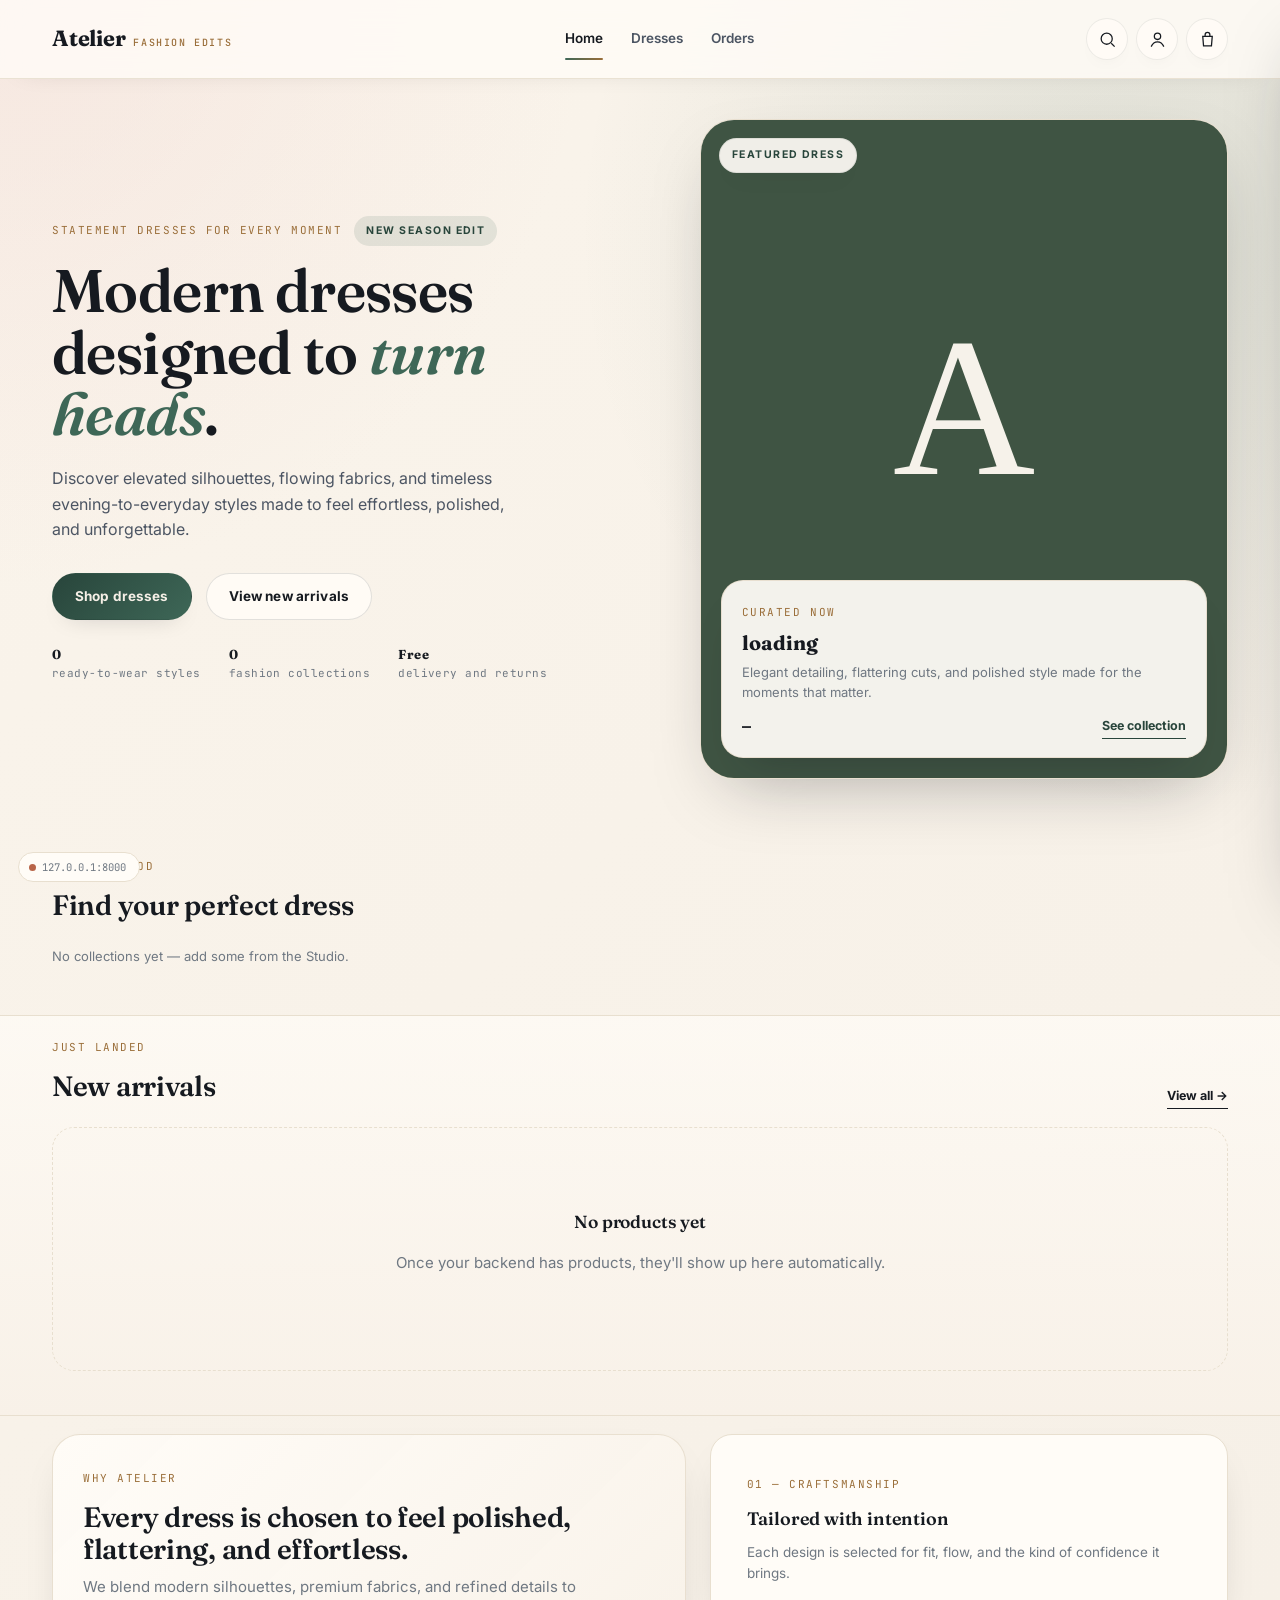
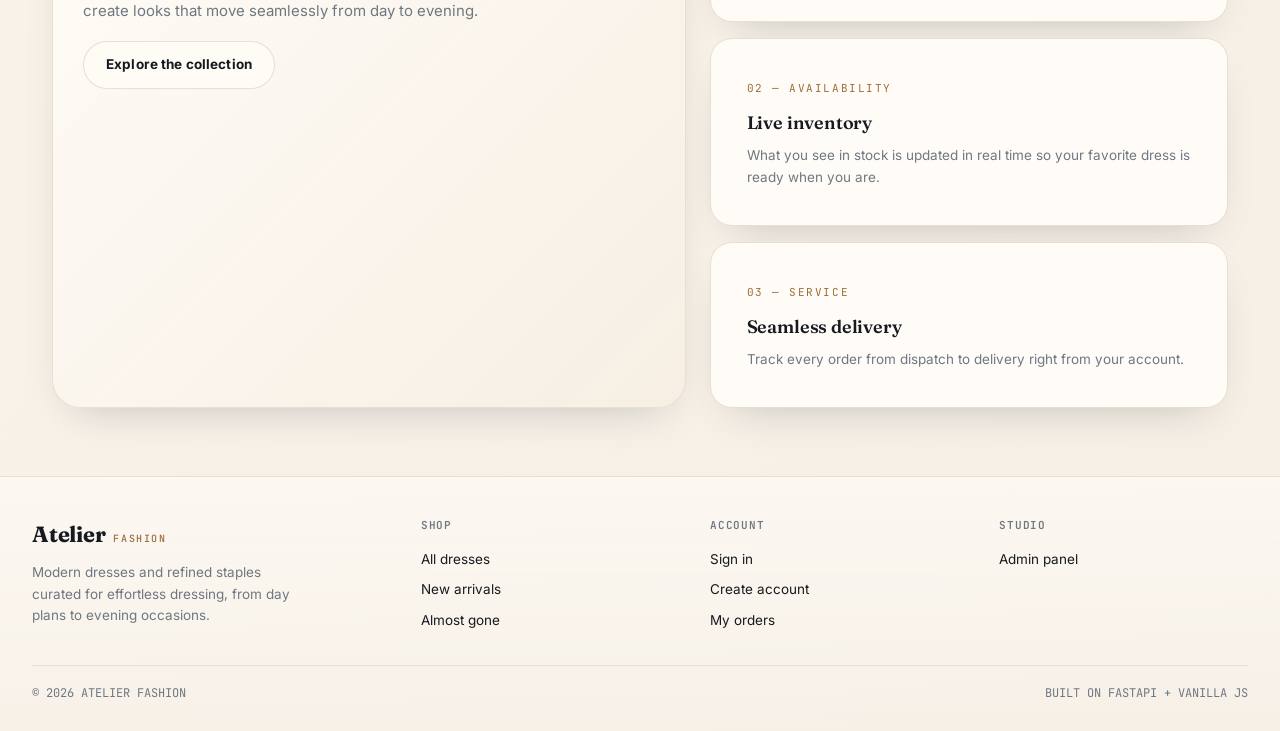
==== atelier-frontend/index.html @ 1c1c0781 "new" ====
<!DOCTYPE html>
<html lang="en">
<head>
<meta charset="UTF-8" />
<meta name="viewport" content="width=device-width, initial-scale=1.0" />
<title>Atelier — Considered goods, sold plainly</title>
<link rel="preconnect" href="https://fonts.googleapis.com">
<link href="https://fonts.googleapis.com/css2?family=Fraunces:ital,opsz,wght@0,9..144,300;0,9..144,500;0,9..144,600;0,9..144,700;1,9..144,500&family=Inter:wght@400;500;600;700&family=JetBrains+Mono:wght@400;500;600&display=swap" rel="stylesheet">
<link rel="stylesheet" href="css/style.css" />
</head>
<body>

<header class="site-header">
  <div class="header-bar">
    <a href="index.html" class="brand">Atelier<small>FASHION EDITS</small></a>
    <nav class="main-nav">
      <a href="index.html" class="active">Home</a>
      <a href="shop.html">Dresses</a>
      <a href="account.html">Orders</a>
      <a href="admin.html" data-admin-link>Studio</a>
    </nav>
    <div class="header-actions" style="position:relative;">
      <button class="icon-btn" data-open-search aria-label="Search">
        <svg viewBox="0 0 24 24"><circle cx="11" cy="11" r="7"/><path d="M21 21l-4.3-4.3"/></svg>
      </button>
      <div class="search-flyout" id="search-flyout"><input type="text" placeholder="Search products…" /></div>
      <a class="icon-btn" data-account-link href="login.html" aria-label="Account">
        <svg viewBox="0 0 24 24"><circle cx="12" cy="8" r="4"/><path d="M4 21c1.8-4 5-6 8-6s6.2 2 8 6"/></svg>
      </a>
      <button class="icon-btn" data-open-cart aria-label="Cart">
        <svg viewBox="0 0 24 24"><path d="M6 8h12l-1 12H7L6 8z"/><path d="M9 8V6a3 3 0 016 0v2"/></svg>
        <span class="badge-count cart-badge" style="display:none;">0</span>
      </button>
    </div>
  </div>
</header>

<section class="hero">
  <div class="hero-copy">
    <div class="hero-label-row">
      <span class="eyebrow">Statement dresses for every moment</span>
      <span class="hero-pill">New season edit</span>
    </div>
    <h1>Modern dresses designed to <em>turn heads</em>.</h1>
    <p>Discover elevated silhouettes, flowing fabrics, and timeless evening-to-everyday styles made to feel effortless, polished, and unforgettable.</p>
    <div class="hero-actions">
      <a href="shop.html" class="btn btn-primary">Shop dresses</a>
      <a href="shop.html" class="btn btn-outline">View new arrivals</a>
    </div>
    <div class="hero-meta">
      <div><strong id="stat-products">—</strong>ready-to-wear styles</div>
      <div><strong id="stat-categories">—</strong>fashion collections</div>
      <div><strong>Free</strong>delivery and returns</div>
    </div>
  </div>
  <div class="hero-art">
    <div class="hero-badge">Featured dress</div>
    <div class="hero-spotlight">
      <img id="hero-image" src="" alt="Featured product" />
      <div class="hero-card">
        <span class="eyebrow">Curated now</span>
        <strong id="hero-spotlight-name">loading</strong>
        <p>Elegant detailing, flattering cuts, and polished style made for the moments that matter.</p>
        <div class="hero-card-row">
          <span class="hero-price" id="hero-spotlight-price">—</span>
          <a href="shop.html" class="text-link">See collection</a>
        </div>
      </div>
    </div>
    <div class="hangtag" id="hero-tag" style="display:none;">
      <span class="price">—</span>
      <span class="price-sub">loading</span>
    </div>
  </div>
</section>

<section class="block">
  <div class="wrap">
    <div class="section-head">
      <div>
      <span class="eyebrow">Shop by mood</span>
      <h2 style="margin-top:6px;">Find your perfect dress</h2>
      </div>
    </div>
    <div class="cat-strip" id="home-categories">
      <span class="cat-chip skeleton" style="width:90px;height:34px;"></span>
      <span class="cat-chip skeleton" style="width:110px;height:34px;"></span>
      <span class="cat-chip skeleton" style="width:80px;height:34px;"></span>
    </div>
  </div>
</section>

<section class="block tinted">
  <div class="wrap">
    <div class="section-head">
      <div>
        <span class="eyebrow">Just landed</span>
        <h2 style="margin-top:6px;">New arrivals</h2>
      </div>
      <a href="shop.html" class="see-all">View all →</a>
    </div>
    <div class="product-grid" id="home-products">
      <div class="product-card"><div class="pc-media skeleton"></div><div class="pc-body"><div class="skeleton" style="height:14px;width:60%;"></div></div></div>
      <div class="product-card"><div class="pc-media skeleton"></div><div class="pc-body"><div class="skeleton" style="height:14px;width:60%;"></div></div></div>
      <div class="product-card"><div class="pc-media skeleton"></div><div class="pc-body"><div class="skeleton" style="height:14px;width:60%;"></div></div></div>
    </div>
  </div>
</section>

<section class="block">
  <div class="wrap spotlight-grid">
    <div class="editorial-card">
      <span class="eyebrow">Why Atelier</span>
      <h3>Every dress is chosen to feel polished, flattering, and effortless.</h3>
      <p>We blend modern silhouettes, premium fabrics, and refined details to create looks that move seamlessly from day to evening.</p>
      <a href="shop.html" class="btn btn-outline">Explore the collection</a>
    </div>
    <div class="stack-cards">
      <div class="card-panel feature-card">
        <span class="eyebrow">01 — craftsmanship</span>
        <h4>Tailored with intention</h4>
        <p>Each design is selected for fit, flow, and the kind of confidence it brings.</p>
      </div>
      <div class="card-panel feature-card">
        <span class="eyebrow">02 — availability</span>
        <h4>Live inventory</h4>
        <p>What you see in stock is updated in real time so your favorite dress is ready when you are.</p>
      </div>
      <div class="card-panel feature-card">
        <span class="eyebrow">03 — service</span>
        <h4>Seamless delivery</h4>
        <p>Track every order from dispatch to delivery right from your account.</p>
      </div>
    </div>
  </div>
</section>

<footer class="site-footer">
  <div class="footer-grid">
    <div class="footer-brand">
      <div class="brand">Atelier<small>FASHION</small></div>
      <p>Modern dresses and refined staples curated for effortless dressing, from day plans to evening occasions.</p>
    </div>
    <div><h4>Shop</h4><ul>
      <li><a href="shop.html">All dresses</a></li>
      <li><a href="shop.html?sort=new">New arrivals</a></li>
      <li><a href="shop.html?sort=low-stock">Almost gone</a></li>
    </ul></div>
    <div><h4>Account</h4><ul>
      <li><a href="login.html">Sign in</a></li>
      <li><a href="register.html">Create account</a></li>
      <li><a href="account.html">My orders</a></li>
    </ul></div>
    <div><h4>Studio</h4><ul>
      <li><a href="admin.html">Admin panel</a></li>
    </ul></div>
  </div>
  <div class="footer-bottom">
    <span>© 2026 ATELIER FASHION</span>
    <span>BUILT ON FASTAPI + VANILLA JS</span>
  </div>
</footer>

<script src="js/api.js"></script>
<script src="js/app.js"></script>
<script src="js/home.js"></script>
</body>
</html>
---- atelier-frontend/css/style.css ----
/* =========================================================
   ATELIER — design tokens
   ========================================================= */
:root {
  --ink: #161a20;
  --ink-soft: #4c5563;
  --bone: #f5efe6;
  --paper: #fffcf7;
  --moss: #3e6757;
  --moss-dark: #28453b;
  --moss-tint: #eaf3ee;
  --blush: #f1d8d3;
  --rust: #b86448;
  --rust-tint: #fbe9e0;
  --brass: #9a6e39;
  --line: #e8dfcf;
  --line-soft: #f4ebdf;
  --muted: #6f7882;

  --font-display: "Fraunces", "Iowan Old Style", Georgia, serif;
  --font-body: "Inter", -apple-system, BlinkMacSystemFont, "Segoe UI", sans-serif;
  --font-mono: "JetBrains Mono", ui-monospace, SFMono-Regular, Menlo, monospace;

  --radius-s: 14px;
  --radius-m: 22px;
  --shadow-card: 0 18px 46px -24px rgba(22, 26, 32, 0.28);
  --shadow-pop: 0 26px 70px -28px rgba(22, 26, 32, 0.35);
  --ease: cubic-bezier(.22,.61,.36,1);
}

@media (prefers-color-scheme: dark) {
  /* Intentionally not auto-switching — the boutique paper aesthetic is the brand */
}

* { box-sizing: border-box; }
html { scroll-behavior: smooth; }
@media (prefers-reduced-motion: reduce) {
  html { scroll-behavior: auto; }
  * { animation-duration: 0.001ms !important; animation-iteration-count: 1 !important; transition-duration: 0.001ms !important; }
}

body {
  margin: 0;
  background:
    radial-gradient(circle at top left, rgba(241, 216, 211, 0.45), transparent 22%),
    radial-gradient(circle at 90% 10%, rgba(62, 103, 87, 0.14), transparent 24%),
    linear-gradient(135deg, #faf4eb 0%, var(--bone) 100%);
  color: var(--ink);
  font-family: var(--font-body);
  font-size: 15px;
  line-height: 1.6;
  -webkit-font-smoothing: antialiased;
}

img { max-width: 100%; display: block; }
a { color: inherit; text-decoration: none; }
button { font-family: inherit; cursor: pointer; }
:focus-visible {
  outline: 2px solid var(--moss);
  outline-offset: 2px;
}

h1, h2, h3, h4 {
  font-family: var(--font-display);
  font-weight: 600;
  letter-spacing: -0.01em;
  margin: 0;
  color: var(--ink);
}

.eyebrow {
  font-family: var(--font-mono);
  font-size: 11px;
  letter-spacing: 0.14em;
  text-transform: uppercase;
  color: var(--brass);
}

.wrap {
  max-width: 1240px;
  margin: 0 auto;
  padding: 0 32px;
}

/* =========================================================
   HEADER
   ========================================================= */
.site-header {
  position: sticky;
  top: 0;
  z-index: 60;
  background: rgba(255, 252, 247, 0.82);
  backdrop-filter: blur(16px);
  border-bottom: 1px solid rgba(232, 223, 207, 0.9);
  box-shadow: 0 8px 30px -24px rgba(22, 26, 32, 0.24);
}
.header-bar {
  display: flex;
  align-items: center;
  justify-content: space-between;
  gap: 24px;
  padding: 18px 32px;
  max-width: 1240px;
  margin: 0 auto;
}
.brand {
  font-family: var(--font-display);
  font-weight: 700;
  font-size: 22px;
  letter-spacing: -0.01em;
  display: flex;
  align-items: baseline;
  gap: 8px;
  white-space: nowrap;
}
.brand small {
  font-family: var(--font-mono);
  font-size: 10px;
  letter-spacing: 0.16em;
  color: var(--brass);
  font-weight: 500;
}
.main-nav {
  display: flex;
  align-items: center;
  gap: 28px;
  font-size: 13.5px;
  font-weight: 600;
  flex: 1;
  justify-content: center;
}
.main-nav a {
  position: relative;
  padding: 6px 0;
  color: var(--ink-soft);
  transition: color .2s var(--ease);
}
.main-nav a:hover, .main-nav a.active { color: var(--ink); }
.main-nav a.active::after {
  content: "";
  position: absolute;
  left: 0; right: 0; bottom: -4px;
  height: 2px;
  border-radius: 999px;
  background: linear-gradient(90deg, var(--moss), var(--brass));
}

.header-actions { display: flex; align-items: center; gap: 8px; }
.icon-btn {
  position: relative;
  width: 42px; height: 42px;
  display: flex; align-items: center; justify-content: center;
  border: 1px solid rgba(22, 26, 32, 0.08);
  border-radius: 50%;
  background: rgba(255, 252, 247, 0.9);
  color: var(--ink);
  box-shadow: 0 8px 20px -16px rgba(22, 26, 32, 0.28);
  transition: transform .2s var(--ease), background .2s var(--ease), border-color .2s var(--ease);
}
.icon-btn:hover { transform: translateY(-1px); background: var(--paper); border-color: var(--line); }
.icon-btn svg { width: 19px; height: 19px; stroke: currentColor; fill: none; stroke-width: 1.6; }
.badge-count {
  position: absolute;
  top: -2px; right: -2px;
  background: linear-gradient(135deg, var(--rust), #c9704f);
  color: #fff;
  font-family: var(--font-mono);
  font-size: 10px;
  min-width: 16px; height: 16px;
  border-radius: 999px;
  display: flex; align-items: center; justify-content: center;
  padding: 0 3px;
  line-height: 1;
}

.search-flyout {
  position: absolute;
  right: 32px;
  top: 100%;
  margin-top: 8px;
  width: min(360px, 90vw);
  background: var(--paper);
  border: 1px solid var(--line);
  border-radius: var(--radius-m);
  box-shadow: var(--shadow-pop);
  padding: 10px;
  display: none;
}
.search-flyout.open { display: block; }
.search-flyout input {
  width: 100%;
  border: none;
  background: transparent;
  font-family: var(--font-body);
  font-size: 15px;
  padding: 8px 6px;
  outline: none;
}

/* =========================================================
   BUTTONS
   ========================================================= */
.btn {
  display: inline-flex;
  align-items: center;
  justify-content: center;
  gap: 8px;
  border-radius: 999px;
  border: 1px solid transparent;
  font-size: 13.5px;
  font-weight: 700;
  letter-spacing: 0.01em;
  padding: 12px 22px;
  transition: transform .15s var(--ease), box-shadow .2s var(--ease), background .2s var(--ease), border-color .2s var(--ease), color .2s var(--ease);
  white-space: nowrap;
  box-shadow: 0 10px 24px -16px rgba(22, 26, 32, 0.28);
}
.btn:active { transform: translateY(1px); }
.btn-primary { background: linear-gradient(135deg, var(--moss-dark), var(--moss)); color: var(--bone); }
.btn-primary:hover { transform: translateY(-1px); box-shadow: 0 18px 36px -18px rgba(40, 69, 59, 0.4); }
.btn-primary:disabled { background: var(--line); color: var(--muted); cursor: not-allowed; box-shadow: none; }
.btn-outline { background: rgba(255, 252, 247, 0.9); color: var(--ink); border-color: rgba(22, 26, 32, 0.12); box-shadow: none; }
.btn-outline:hover { background: var(--ink); color: var(--bone); }
.btn-ghost { background: transparent; color: var(--ink-soft); padding: 12px 12px; box-shadow: none; }
.btn-ghost:hover { color: var(--ink); }
.btn-danger { background: transparent; color: var(--rust); border-color: rgba(184, 100, 72, 0.24); box-shadow: none; }
.btn-danger:hover { background: var(--rust); color: #fff; }
.btn-sm { padding: 8px 14px; font-size: 12.5px; }
.btn-block { width: 100%; }

/* =========================================================
   HERO
   ========================================================= */
.hero {
  padding: 40px 32px 56px;
  max-width: 1240px;
  margin: 0 auto;
  display: grid;
  grid-template-columns: 1.05fr 0.95fr;
  gap: 64px;
  align-items: center;
}
.hero-copy h1 {
  font-size: clamp(38px, 5vw, 60px);
  line-height: 1.02;
  margin: 14px 0 22px;
}
.hero-copy h1 em {
  font-style: italic;
  color: var(--moss);
}
.hero-copy p {
  max-width: 460px;
  color: var(--ink-soft);
  font-size: 16px;
  margin-bottom: 30px;
}
.hero-label-row { display: flex; align-items: center; gap: 12px; flex-wrap: wrap; margin-bottom: 12px; }
.hero-pill {
  display: inline-flex;
  align-items: center;
  padding: 7px 12px;
  border-radius: 999px;
  background: rgba(62, 103, 87, 0.12);
  color: var(--moss-dark);
  font-size: 10.5px;
  font-weight: 700;
  letter-spacing: 0.14em;
  text-transform: uppercase;
}
.hero-actions { display: flex; gap: 14px; align-items: center; flex-wrap: wrap; }
.hero-meta {
  margin-top: 24px;
  display: flex;
  gap: 28px;
  font-family: var(--font-mono);
  font-size: 11px;
  color: var(--muted);
  letter-spacing: 0.04em;
  flex-wrap: wrap;
}
.hero-meta strong { color: var(--ink); font-size: 13px; display: block; font-family: var(--font-display); }

.hero-art {
  position: relative;
  aspect-ratio: 4/5;
  background: linear-gradient(145deg, rgba(255, 252, 247, 0.98), rgba(243, 234, 220, 0.96));
  border: 1px solid rgba(232, 223, 207, 0.95);
  border-radius: 34px;
  overflow: hidden;
  display: flex; align-items: center; justify-content: center;
  box-shadow: var(--shadow-pop);
}
.hero-art::before {
  content: "";
  position: absolute;
  inset: 0;
  background: linear-gradient(140deg, rgba(62, 103, 87, 0.15), transparent 45%, rgba(184, 100, 72, 0.16));
  pointer-events: none;
}
.hero-spotlight { position: relative; width: 100%; height: 100%; }
.hero-art img { width: 100%; height: 100%; object-fit: cover; }
.hero-badge {
  position: absolute;
  top: 18px;
  left: 18px;
  z-index: 2;
  padding: 8px 12px;
  border-radius: 999px;
  background: rgba(255, 252, 247, 0.92);
  border: 1px solid rgba(22, 26, 32, 0.08);
  font-size: 10.5px;
  font-weight: 700;
  letter-spacing: 0.14em;
  text-transform: uppercase;
  color: var(--moss-dark);
  box-shadow: 0 12px 24px -16px rgba(22, 26, 32, 0.26);
}
.hero-card {
  position: absolute;
  left: 20px;
  right: 20px;
  bottom: 20px;
  z-index: 2;
  padding: 18px 20px;
  border-radius: 22px;
  background: rgba(255, 252, 247, 0.94);
  border: 1px solid rgba(232, 223, 207, 0.95);
  box-shadow: 0 24px 44px -26px rgba(22, 26, 32, 0.35);
  backdrop-filter: blur(10px);
}
.hero-card strong {
  display: block;
  margin-top: 8px;
  font-family: var(--font-display);
  font-size: 20px;
  line-height: 1.15;
}
.hero-card p {
  margin: 8px 0 0;
  color: var(--muted);
  font-size: 13px;
}
.hero-card-row { display: flex; align-items: center; justify-content: space-between; gap: 12px; margin-top: 12px; }
.hero-price { font-family: var(--font-mono); font-weight: 700; color: var(--ink); }
.text-link {
  font-size: 12.5px;
  font-weight: 700;
  color: var(--moss-dark);
  border-bottom: 1px solid currentColor;
  padding-bottom: 2px;
}
.hero-art .hangtag { position: absolute; top: 24px; right: 24px; z-index: 3; }

.spotlight-grid {
  display: grid;
  grid-template-columns: 1.1fr 0.9fr;
  gap: 24px;
  align-items: stretch;
}
.editorial-card {
  padding: 30px;
  border-radius: 28px;
  background: linear-gradient(135deg, rgba(255, 252, 247, 0.98), rgba(246, 238, 227, 0.96));
  border: 1px solid rgba(232, 223, 207, 0.95);
  box-shadow: var(--shadow-card);
}
.editorial-card h3 {
  margin: 12px 0 10px;
  font-size: clamp(22px, 2.4vw, 28px);
  line-height: 1.15;
}
.editorial-card p {
  margin: 0 0 18px;
  color: var(--muted);
  max-width: 520px;
}
.stack-cards { display: grid; gap: 16px; }
.feature-card { padding: 22px 24px; }
.feature-card h4 {
  margin: 10px 0 8px;
  font-size: 18px;
}
.feature-card p { margin: 0; color: var(--muted); font-size: 13.5px; }

/* =========================================================
   HANG TAG — signature price element
   ========================================================= */
.hangtag {
  --tag-w: 108px;
  position: relative;
  width: var(--tag-w);
  background: var(--paper);
  border: 1px solid var(--ink);
  clip-path: polygon(18px 0, 100% 0, 100% 100%, 18px 100%, 0 50%);
  padding: 10px 14px 10px 22px;
  box-shadow: var(--shadow-pop);
  transform: rotate(3deg);
}
.hangtag::before {
  content: "";
  position: absolute;
  left: 9px; top: 50%;
  transform: translateY(-50%);
  width: 6px; height: 6px;
  border-radius: 50%;
  border: 1px solid var(--ink);
  background: var(--bone);
}
.hangtag .price {
  font-family: var(--font-mono);
  font-weight: 600;
  font-size: 17px;
  color: var(--ink);
  line-height: 1;
}
.hangtag .price-sub {
  font-family: var(--font-mono);
  font-size: 9.5px;
  color: var(--muted);
  letter-spacing: 0.08em;
  text-transform: uppercase;
  margin-top: 3px;
  display: block;
}

/* =========================================================
   SECTION HEADINGS
   ========================================================= */
.section-head {
  display: flex;
  align-items: flex-end;
  justify-content: space-between;
  gap: 20px;
  margin: 0 0 18px;
}
.section-head h2 { font-size: 28px; }
.section-head .see-all { font-size: 12.5px; font-weight: 700; border-bottom: 1px solid var(--ink); padding-bottom: 2px; }

section.block { padding: 18px 0 44px; }
section.block.tinted { background: linear-gradient(180deg, rgba(255,252,247,0.7), rgba(248,241,232,0.95)); border-top: 1px solid var(--line); border-bottom: 1px solid var(--line); }
.card-panel {
  background: linear-gradient(145deg, rgba(255,252,247,0.95), rgba(245,239,230,0.95));
  border: 1px solid rgba(232, 223, 207, 0.9);
  border-radius: 24px;
  box-shadow: var(--shadow-card);
}

/* =========================================================
   CATEGORY STRIP
   ========================================================= */
.cat-strip { display: flex; gap: 10px; overflow-x: auto; padding-bottom: 4px; scrollbar-width: none; }
.cat-strip::-webkit-scrollbar { display: none; }
.cat-chip {
  flex: 0 0 auto;
  padding: 10px 16px;
  border: 1px solid rgba(22, 26, 32, 0.08);
  border-radius: 999px;
  font-size: 12.5px;
  font-weight: 700;
  background: rgba(255,252,247,0.92);
  color: var(--ink-soft);
  transition: all .18s var(--ease);
  box-shadow: 0 8px 20px -16px rgba(22, 26, 32, 0.2);
}
.cat-chip:hover { border-color: var(--moss); color: var(--moss-dark); transform: translateY(-1px); }
.cat-chip.active { background: linear-gradient(135deg, var(--moss-dark), var(--moss)); color: var(--bone); border-color: transparent; }

/* =========================================================
   PRODUCT GRID / CARDS
   ========================================================= */
.shop-layout {
  display: grid;
  grid-template-columns: 220px 1fr;
  gap: 44px;
  align-items: start;
}
.filter-rail {
  position: sticky;
  top: 92px;
  border: 1px solid rgba(232, 223, 207, 0.9);
  border-radius: 24px;
  background: linear-gradient(145deg, rgba(255,252,247,0.95), rgba(245,239,230,0.95));
  padding: 22px;
  box-shadow: var(--shadow-card);
}
.filter-rail h3 { font-size: 12px; text-transform: uppercase; letter-spacing: 0.1em; font-family: var(--font-mono); color: var(--muted); margin-bottom: 14px; font-weight: 600;}
.filter-group { margin-bottom: 26px; }
.filter-group:last-child { margin-bottom: 0; }
.filter-list { display: flex; flex-direction: column; gap: 8px; }
.filter-list label {
  display: flex; align-items: center; gap: 9px;
  font-size: 13px; color: var(--ink-soft); cursor: pointer;
}
.filter-list input[type=radio] { accent-color: var(--moss); }
.price-inputs { display: flex; align-items: center; gap: 8px; }
.price-inputs input {
  width: 100%;
  border: 1px solid var(--line);
  border-radius: 12px;
  padding: 8px 9px;
  font-family: var(--font-mono);
  font-size: 12px;
  background: var(--bone);
}

.product-grid {
  display: grid;
  grid-template-columns: repeat(3, 1fr);
  gap: 18px 18px;
}
.product-card {
  background: linear-gradient(145deg, rgba(255,252,247,0.98), rgba(248,241,232,0.95));
  border: 1px solid rgba(232, 223, 207, 0.9);
  border-radius: 24px;
  overflow: hidden;
  display: flex;
  flex-direction: column;
  transition: box-shadow .25s var(--ease), transform .25s var(--ease), border-color .25s var(--ease);
  box-shadow: var(--shadow-card);
}
.product-card:hover { box-shadow: var(--shadow-pop); border-color: rgba(184, 100, 72, 0.25); transform: translateY(-4px); }
.product-card .pc-name { color: var(--moss-dark); }
.pc-media {
  position: relative;
  aspect-ratio: 1/1;
  background: linear-gradient(145deg, #f7efe7, #efe4d6);
  overflow: hidden;
  margin: 12px 12px 0;
  border-radius: 18px;
}
.pc-media img { width: 100%; height: 100%; object-fit: cover; transition: transform .5s var(--ease); }
.product-card:hover .pc-media img { transform: scale(1.05); }
.pc-media .pc-tag {
  position: absolute; top: 12px; left: 12px;
  font-family: var(--font-mono); font-size: 10px; letter-spacing: 0.06em;
  background: rgba(22, 26, 32, 0.9); color: var(--bone); padding: 4px 9px; border-radius: 999px; text-transform: uppercase;
}
.pc-media .pc-tag.low { background: linear-gradient(135deg, var(--rust), #c9704f); }
.pc-quickadd {
  position: absolute; left: 10px; right: 10px; bottom: 10px;
  opacity: 0; transform: translateY(6px);
  transition: all .2s var(--ease);
}
.product-card:hover .pc-quickadd { opacity: 1; transform: translateY(0); }
.pc-body { padding: 12px 14px 14px; display: flex; flex-direction: column; gap: 6px; flex: 1; }
.pc-cat { font-family: var(--font-mono); font-size: 10px; letter-spacing: 0.08em; text-transform: uppercase; color: var(--brass); }
.pc-name { font-family: var(--font-display); font-size: 16.5px; font-weight: 600; line-height: 1.25; }
.pc-foot { display: flex; align-items: center; justify-content: space-between; margin-top: 4px; }
.pc-price { font-family: var(--font-mono); font-weight: 600; font-size: 15px; }
.pc-stock { font-size: 11px; color: var(--muted); }
.pc-stock.out { color: var(--rust); }

.empty-state {
  text-align: center;
  padding: 80px 20px;
  border: 1px dashed var(--line);
  border-radius: var(--radius-m);
  color: var(--muted);
}
.empty-state h3 { margin-bottom: 8px; color: var(--ink); }

.skeleton { background: linear-gradient(100deg, var(--paper) 30%, var(--line-soft) 50%, var(--paper) 70%); background-size: 200% 100%; animation: shimmer 1.3s infinite; }
@keyframes shimmer { to { background-position: -200% 0; } }

/* =========================================================
   PRODUCT DETAIL
   ========================================================= */
.pd-layout { display: grid; grid-template-columns: 1fr 1fr; gap: 60px; padding: 40px 0 80px; align-items: start; }
.pd-media { position: sticky; top: 92px; aspect-ratio: 1/1; background: var(--paper); border: 1px solid var(--line); border-radius: var(--radius-m); overflow: hidden; }
.pd-media img { width: 100%; height: 100%; object-fit: cover; }
.pd-info h1 { font-size: 34px; margin: 10px 0 6px; }
.pd-price-row { display: flex; align-items: center; gap: 14px; margin: 18px 0 22px; }
.pd-price { font-family: var(--font-mono); font-size: 26px; font-weight: 600; }
.pd-desc { color: var(--ink-soft); line-height: 1.7; margin-bottom: 26px; padding-bottom: 26px; border-bottom: 1px solid var(--line); }
.qty-stepper { display: flex; align-items: center; border: 1px solid var(--ink); border-radius: var(--radius-s); overflow: hidden; width: fit-content; }
.qty-stepper button { width: 38px; height: 42px; background: transparent; border: none; font-size: 16px; }
.qty-stepper button:hover { background: var(--paper); }
.qty-stepper input { width: 42px; text-align: center; border: none; border-left: 1px solid var(--ink); border-right: 1px solid var(--ink); height: 42px; font-family: var(--font-mono); font-size: 14px; background: transparent; }
.pd-actions { display: flex; gap: 12px; margin: 26px 0; }
.pd-meta-grid { display: grid; grid-template-columns: 1fr 1fr; gap: 16px; margin-top: 30px; }
.pd-meta-item { border: 1px solid var(--line); border-radius: var(--radius-s); padding: 14px; }
.pd-meta-item .eyebrow { display: block; margin-bottom: 4px; }

/* =========================================================
   CART DRAWER
   ========================================================= */
.overlay {
  position: fixed; inset: 0; background: rgba(28,27,23,0.4);
  opacity: 0; pointer-events: none; transition: opacity .3s var(--ease);
  z-index: 90;
}
.overlay.open { opacity: 1; pointer-events: all; }
.drawer {
  position: fixed; top: 0; right: 0; bottom: 0;
  width: min(440px, 92vw);
  background: var(--bone);
  box-shadow: var(--shadow-pop);
  transform: translateX(100%);
  transition: transform .35s var(--ease);
  z-index: 95;
  display: flex; flex-direction: column;
}
.drawer.open { transform: translateX(0); }
.drawer-head { display: flex; align-items: center; justify-content: space-between; padding: 22px 24px; border-bottom: 1px solid var(--line); }
.drawer-head h2 { font-size: 20px; }
.drawer-body { flex: 1; overflow-y: auto; padding: 10px 24px; }
.drawer-foot { padding: 20px 24px 24px; border-top: 1px solid var(--line); background: var(--paper); }

.cart-line { display: grid; grid-template-columns: 66px 1fr auto; gap: 14px; padding: 16px 0; border-bottom: 1px solid var(--line-soft); }
.cart-line img { width: 66px; height: 66px; object-fit: cover; border-radius: var(--radius-s); border: 1px solid var(--line); }
.cl-name { font-family: var(--font-display); font-weight: 600; font-size: 14.5px; margin-bottom: 4px; }
.cl-price { font-family: var(--font-mono); font-size: 12.5px; color: var(--muted); }
.cl-qty { display: flex; align-items: center; gap: 8px; margin-top: 8px; }
.cl-qty button { width: 22px; height: 22px; border: 1px solid var(--line); background: var(--paper); border-radius: 50%; font-size: 13px; line-height: 1; }
.cl-remove { font-size: 11px; color: var(--rust); text-decoration: underline; margin-top: 8px; display: inline-block; }
.cl-total { font-family: var(--font-mono); font-weight: 600; font-size: 14px; text-align: right; }

.summary-row { display: flex; justify-content: space-between; font-size: 13.5px; padding: 5px 0; color: var(--ink-soft); }
.summary-row.total { font-size: 17px; font-weight: 700; color: var(--ink); padding-top: 12px; margin-top: 6px; border-top: 1px solid var(--line); font-family: var(--font-display); }
.summary-row.total .amt { font-family: var(--font-mono); }

/* =========================================================
   FORMS / AUTH / CHECKOUT
   ========================================================= */
.auth-shell { max-width: 420px; margin: 60px auto 100px; padding: 0 24px; }
.card-panel { background: var(--paper); border: 1px solid var(--line); border-radius: var(--radius-m); padding: 36px; }
.field { margin-bottom: 18px; }
.field label { display: block; font-size: 12px; font-weight: 600; letter-spacing: 0.03em; text-transform: uppercase; color: var(--muted); margin-bottom: 7px; font-family: var(--font-mono); }
.field input, .field textarea, .field select {
  width: 100%;
  border: 1px solid var(--line);
  background: var(--bone);
  border-radius: var(--radius-s);
  padding: 12px 13px;
  font-family: var(--font-body);
  font-size: 14.5px;
  color: var(--ink);
  transition: border-color .2s var(--ease);
}
.field input:focus, .field textarea:focus, .field select:focus { border-color: var(--ink); outline: none; }
.field-error { color: var(--rust); font-size: 12px; margin-top: 6px; }
.form-msg { font-size: 13px; padding: 11px 14px; border-radius: var(--radius-s); margin-bottom: 18px; }
.form-msg.error { background: var(--rust-tint); color: var(--rust); }
.form-msg.success { background: var(--moss-tint); color: var(--moss-dark); }
.auth-switch { text-align: center; margin-top: 20px; font-size: 13px; color: var(--muted); }
.auth-switch a { font-weight: 600; color: var(--ink); border-bottom: 1px solid var(--ink); }

.checkout-layout { display: grid; grid-template-columns: 1.2fr 0.8fr; gap: 50px; padding: 40px 0 90px; align-items: start; }
.order-review { position: sticky; top: 92px; background: var(--paper); border: 1px solid var(--line); border-radius: var(--radius-m); padding: 26px; }
.order-review .cart-line img { width: 52px; height: 52px; }

/* =========================================================
   ORDERS / ACCOUNT
   ========================================================= */
.tabs { display: flex; gap: 4px; border-bottom: 1px solid var(--line); margin-bottom: 30px; }
.tab-btn { padding: 12px 18px; font-size: 13.5px; font-weight: 600; color: var(--muted); border-bottom: 2px solid transparent; margin-bottom: -1px; }
.tab-btn.active { color: var(--ink); border-color: var(--ink); }
.order-card { border: 1px solid var(--line); border-radius: var(--radius-m); background: var(--paper); margin-bottom: 16px; overflow: hidden; }
.order-card-head { display: flex; align-items: center; justify-content: space-between; padding: 16px 20px; border-bottom: 1px solid var(--line); flex-wrap: wrap; gap: 10px;}
.order-id { font-family: var(--font-mono); font-size: 12px; color: var(--muted); }
.status-pill { font-family: var(--font-mono); font-size: 10.5px; text-transform: uppercase; letter-spacing: 0.06em; padding: 5px 11px; border-radius: 999px; }
.status-pending { background: #f1e6cf; color: #7a5a1f; }
.status-processing { background: #dde7f6; color: #34568f; }
.status-shipped { background: #ded4f5; color: #5b3a99; }
.status-delivered { background: var(--moss-tint); color: var(--moss-dark); }
.status-cancelled { background: var(--rust-tint); color: var(--rust); }
.order-card-body { padding: 14px 20px 18px; }
.order-item-row { display: flex; justify-content: space-between; font-size: 13px; padding: 6px 0; color: var(--ink-soft); }
.order-card-foot { display: flex; align-items: center; justify-content: space-between; padding: 14px 20px; background: var(--bone); border-top: 1px solid var(--line); }

.account-hero { display: flex; align-items: center; gap: 16px; margin-bottom: 34px; }
.avatar-mono { width: 52px; height: 52px; border-radius: 50%; background: var(--ink); color: var(--bone); display: flex; align-items: center; justify-content: center; font-family: var(--font-display); font-size: 20px; font-weight: 700; }

/* =========================================================
   ADMIN
   ========================================================= */
.admin-shell { display: grid; grid-template-columns: 200px 1fr; gap: 40px; padding: 40px 0 90px; }
.admin-nav { display: flex; flex-direction: column; gap: 4px; position: sticky; top: 92px; }
.admin-nav button { text-align: left; padding: 10px 14px; border-radius: var(--radius-s); font-size: 13.5px; font-weight: 500; color: var(--ink-soft); }
.admin-nav button.active { background: var(--ink); color: var(--bone); font-weight: 600; }
.admin-table { width: 100%; border-collapse: collapse; background: var(--paper); border: 1px solid var(--line); border-radius: var(--radius-m); overflow: hidden; }
.admin-table th { text-align: left; font-family: var(--font-mono); font-size: 10.5px; text-transform: uppercase; letter-spacing: 0.06em; color: var(--muted); padding: 12px 16px; border-bottom: 1px solid var(--line); background: var(--bone); }
.admin-table td { padding: 12px 16px; border-bottom: 1px solid var(--line-soft); font-size: 13.5px; vertical-align: middle; }
.admin-table tr:last-child td { border-bottom: none; }
.admin-thumb { width: 40px; height: 40px; object-fit: cover; border-radius: var(--radius-s); border: 1px solid var(--line); }
.admin-toolbar { display: flex; align-items: center; justify-content: space-between; margin-bottom: 20px; gap: 16px; }
.stat-cards { display: grid; grid-template-columns: repeat(4,1fr); gap: 16px; margin-bottom: 30px; }
.stat-card { background: var(--paper); border: 1px solid var(--line); border-radius: var(--radius-m); padding: 18px 20px; }
.stat-card .num { font-family: var(--font-display); font-size: 28px; font-weight: 700; }
.stat-card .lbl { font-family: var(--font-mono); font-size: 10.5px; text-transform: uppercase; color: var(--muted); letter-spacing: 0.06em; margin-top: 4px; display: block; }

.modal-overlay { position: fixed; inset: 0; background: rgba(28,27,23,0.5); display: none; align-items: center; justify-content: center; z-index: 120; padding: 24px; }
.modal-overlay.open { display: flex; }
.modal { background: var(--bone); border-radius: var(--radius-m); max-width: 520px; width: 100%; max-height: 88vh; overflow-y: auto; box-shadow: var(--shadow-pop); }
.modal-head { display: flex; align-items: center; justify-content: space-between; padding: 20px 24px; border-bottom: 1px solid var(--line); }
.modal-body { padding: 24px; }
.modal-foot { padding: 16px 24px 22px; display: flex; gap: 10px; justify-content: flex-end; }
.form-grid-2 { display: grid; grid-template-columns: 1fr 1fr; gap: 0 16px; }

/* =========================================================
   TOASTS
   ========================================================= */
.toast-stack { position: fixed; bottom: 24px; right: 24px; z-index: 200; display: flex; flex-direction: column; gap: 10px; }
.toast {
  background: var(--ink); color: var(--bone);
  padding: 13px 18px; border-radius: var(--radius-s);
  font-size: 13.5px; box-shadow: var(--shadow-pop);
  display: flex; align-items: center; gap: 10px;
  animation: toast-in .3s var(--ease);
  max-width: 320px;
}
.toast.error { background: var(--rust); }
.toast.success { background: var(--moss-dark); }
@keyframes toast-in { from { opacity: 0; transform: translateY(10px); } to { opacity: 1; transform: translateY(0); } }

/* =========================================================
   FOOTER
   ========================================================= */
.site-footer { border-top: 1px solid rgba(232, 223, 207, 0.95); margin-top: 24px; padding: 40px 32px 28px; background: linear-gradient(180deg, rgba(255,252,247,0.65), rgba(248,241,232,0.25)); }
.footer-grid { max-width: 1240px; margin: 0 auto; display: grid; grid-template-columns: 1.4fr 1fr 1fr 1fr; gap: 40px; }
.footer-grid h4 { font-family: var(--font-mono); font-size: 11px; text-transform: uppercase; letter-spacing: 0.08em; color: var(--muted); margin-bottom: 14px; }
.footer-grid ul { list-style: none; padding: 0; margin: 0; display: flex; flex-direction: column; gap: 9px; font-size: 13.5px; }
.footer-grid ul a:hover { color: var(--moss); }
.footer-brand p { color: var(--muted); font-size: 13.5px; max-width: 280px; margin-top: 10px; }
.footer-bottom { max-width: 1240px; margin: 24px auto 0; padding-top: 18px; border-top: 1px solid rgba(232, 223, 207, 0.95); display: flex; justify-content: space-between; font-size: 12px; color: var(--muted); font-family: var(--font-mono); }

/* API base config pill */
.api-pill { position: fixed; bottom: 18px; left: 18px; z-index: 80; }
.api-pill button {
  font-family: var(--font-mono); font-size: 10.5px; background: var(--paper);
  border: 1px solid var(--line); border-radius: 999px; padding: 7px 13px 7px 10px;
  color: var(--muted); display: flex; align-items: center; gap: 6px; box-shadow: var(--shadow-card);
}
.api-pill .dot { width: 7px; height: 7px; border-radius: 50%; background: var(--rust); }
.api-pill .dot.ok { background: var(--moss); }

/* =========================================================
   RESPONSIVE
   ========================================================= */
@media (max-width: 980px) {
  .hero { grid-template-columns: 1fr; gap: 40px; padding: 40px 24px 60px; }
  .hero-art { max-width: 420px; }
  .shop-layout { grid-template-columns: 1fr; }
  .filter-rail { position: static; display: flex; flex-wrap: wrap; gap: 20px; }
  .product-grid { grid-template-columns: repeat(2, 1fr); }
  .pd-layout { grid-template-columns: 1fr; }
  .pd-media { position: static; }
  .checkout-layout { grid-template-columns: 1fr; }
  .order-review { position: static; }
  .admin-shell { grid-template-columns: 1fr; }
  .admin-nav { flex-direction: row; overflow-x: auto; position: static; }
  .footer-grid { grid-template-columns: 1fr 1fr; }
  .stat-cards { grid-template-columns: repeat(2,1fr); }
}
@media (max-width: 640px) {
  .wrap, .header-bar { padding-left: 18px; padding-right: 18px; }
  .main-nav { display: none; }
  .product-grid { grid-template-columns: repeat(2, 1fr); gap: 14px; }
  .section-head h2 { font-size: 22px; }
  .footer-grid { grid-template-columns: 1fr; }
  .form-grid-2 { grid-template-columns: 1fr; }
}
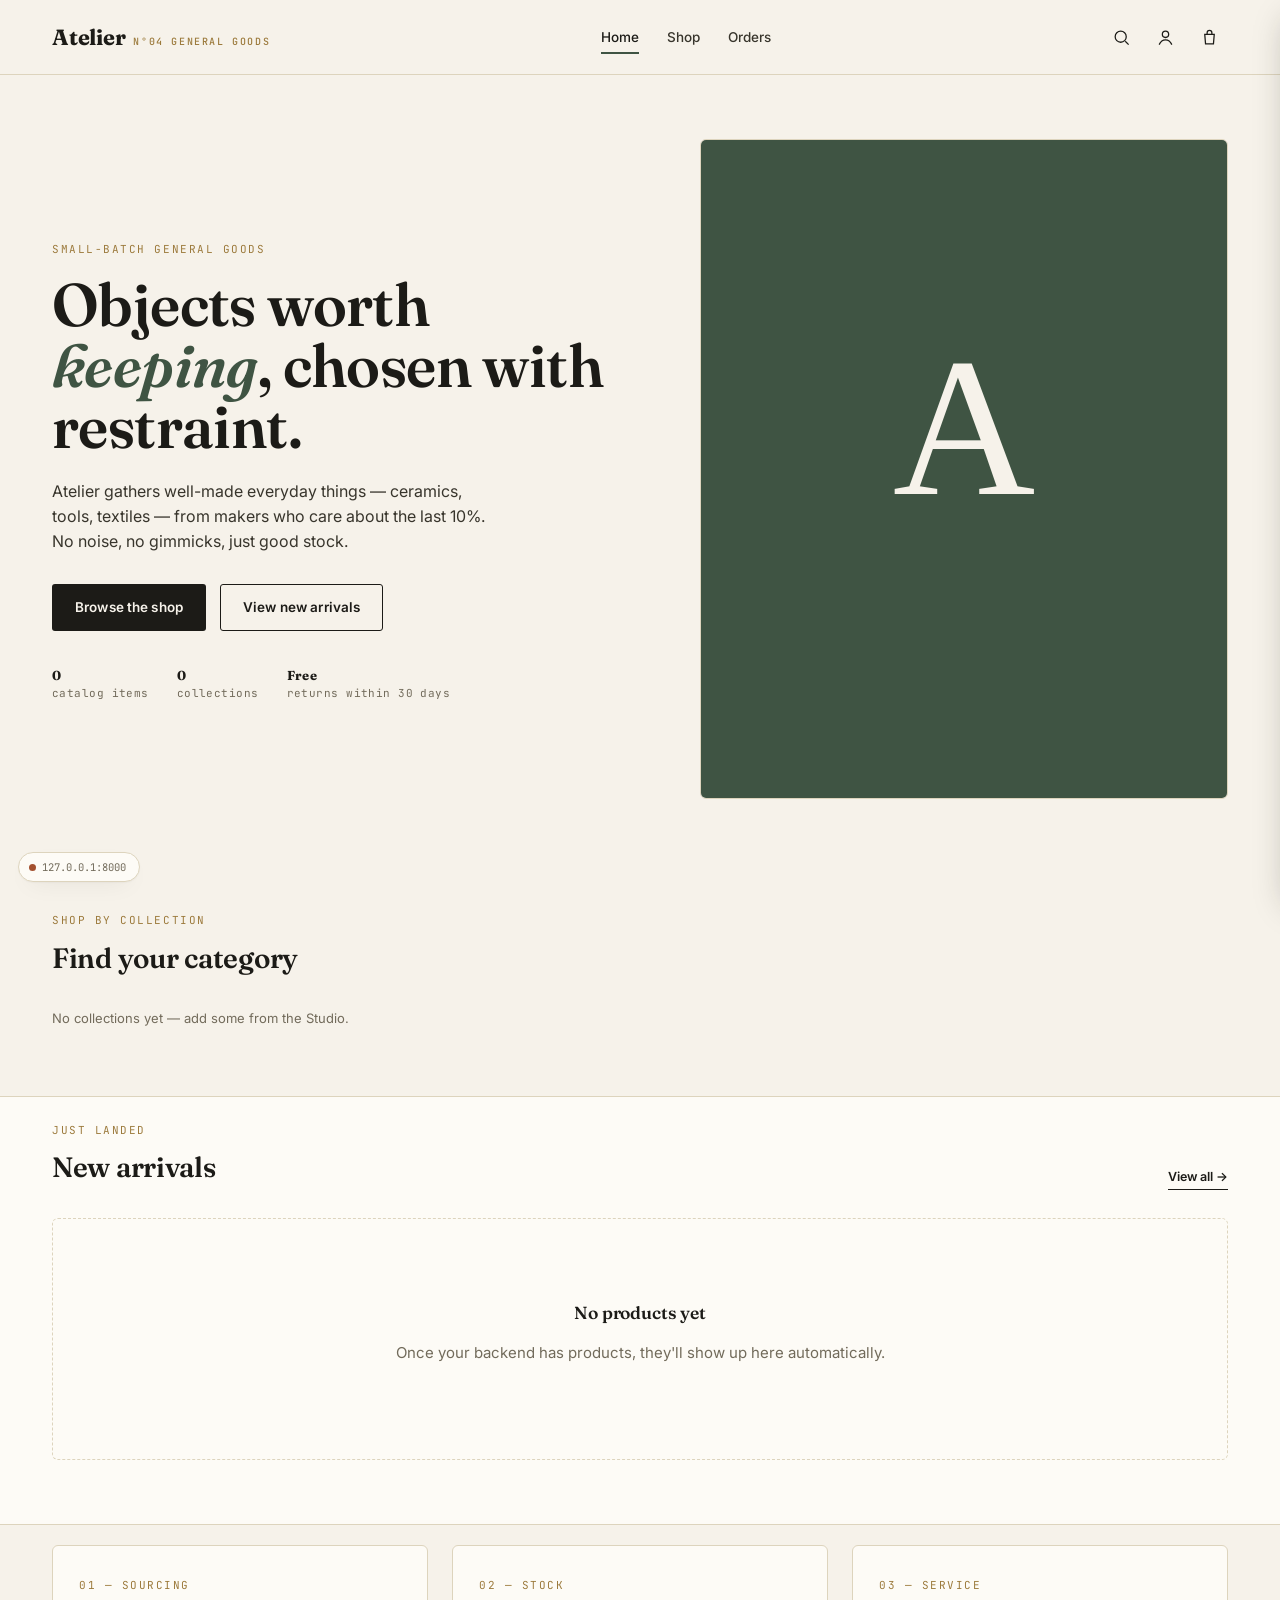
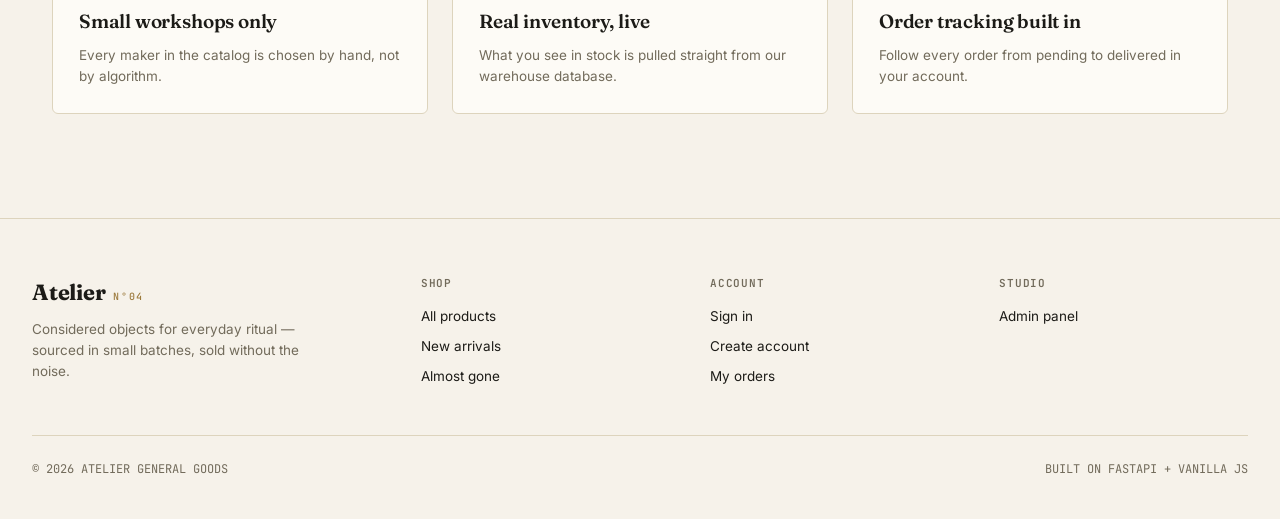
==== commit 938d715f: "new" ====
--- a/atelier-frontend/index.html
+++ b/atelier-frontend/index.html
@@ -12,10 +12,10 @@
 
 <header class="site-header">
   <div class="header-bar">
-    <a href="index.html" class="brand">Atelier<small>FASHION EDITS</small></a>
+    <a href="index.html" class="brand">Atelier<small>N°04 GENERAL GOODS</small></a>
     <nav class="main-nav">
       <a href="index.html" class="active">Home</a>
-      <a href="shop.html">Dresses</a>
+      <a href="shop.html">Shop</a>
       <a href="account.html">Orders</a>
       <a href="admin.html" data-admin-link>Studio</a>
     </nav>
@@ -37,39 +37,24 @@
 
 <section class="hero">
   <div class="hero-copy">
-    <div class="hero-label-row">
-      <span class="eyebrow">Statement dresses for every moment</span>
-      <span class="hero-pill">New season edit</span>
-    </div>
-    <h1>Modern dresses designed to <em>turn heads</em>.</h1>
-    <p>Discover elevated silhouettes, flowing fabrics, and timeless evening-to-everyday styles made to feel effortless, polished, and unforgettable.</p>
+    <span class="eyebrow">Small-batch general goods</span>
+    <h1>Objects worth <em>keeping</em>, chosen with restraint.</h1>
+    <p>Atelier gathers well-made everyday things — ceramics, tools, textiles — from makers who care about the last 10%. No noise, no gimmicks, just good stock.</p>
     <div class="hero-actions">
-      <a href="shop.html" class="btn btn-primary">Shop dresses</a>
+      <a href="shop.html" class="btn btn-primary">Browse the shop</a>
       <a href="shop.html" class="btn btn-outline">View new arrivals</a>
     </div>
     <div class="hero-meta">
-      <div><strong id="stat-products">—</strong>ready-to-wear styles</div>
-      <div><strong id="stat-categories">—</strong>fashion collections</div>
-      <div><strong>Free</strong>delivery and returns</div>
+      <div><strong id="stat-products">—</strong>catalog items</div>
+      <div><strong id="stat-categories">—</strong>collections</div>
+      <div><strong>Free</strong>returns within 30 days</div>
     </div>
   </div>
   <div class="hero-art">
-    <div class="hero-badge">Featured dress</div>
-    <div class="hero-spotlight">
-      <img id="hero-image" src="" alt="Featured product" />
-      <div class="hero-card">
-        <span class="eyebrow">Curated now</span>
-        <strong id="hero-spotlight-name">loading</strong>
-        <p>Elegant detailing, flattering cuts, and polished style made for the moments that matter.</p>
-        <div class="hero-card-row">
-          <span class="hero-price" id="hero-spotlight-price">—</span>
-          <a href="shop.html" class="text-link">See collection</a>
-        </div>
-      </div>
-    </div>
+    <img id="hero-image" src="" alt="Featured product" />
     <div class="hangtag" id="hero-tag" style="display:none;">
-      <span class="price">—</span>
-      <span class="price-sub">loading</span>
+      <span class="price" id="hero-price">—</span>
+      <span class="price-sub" id="hero-name">loading</span>
     </div>
   </div>
 </section>
@@ -78,8 +63,8 @@
   <div class="wrap">
     <div class="section-head">
       <div>
-      <span class="eyebrow">Shop by mood</span>
-      <h2 style="margin-top:6px;">Find your perfect dress</h2>
+        <span class="eyebrow">Shop by collection</span>
+        <h2 style="margin-top:6px;">Find your category</h2>
       </div>
     </div>
     <div class="cat-strip" id="home-categories">
@@ -108,29 +93,21 @@
 </section>
 
 <section class="block">
-  <div class="wrap spotlight-grid">
-    <div class="editorial-card">
-      <span class="eyebrow">Why Atelier</span>
-      <h3>Every dress is chosen to feel polished, flattering, and effortless.</h3>
-      <p>We blend modern silhouettes, premium fabrics, and refined details to create looks that move seamlessly from day to evening.</p>
-      <a href="shop.html" class="btn btn-outline">Explore the collection</a>
+  <div class="wrap" style="display:grid;grid-template-columns:repeat(3,1fr);gap:24px;">
+    <div class="card-panel" style="padding:26px;">
+      <span class="eyebrow">01 — Sourcing</span>
+      <h3 style="margin:12px 0 8px;font-size:19px;">Small workshops only</h3>
+      <p style="color:var(--muted);font-size:13.5px;margin:0;">Every maker in the catalog is chosen by hand, not by algorithm.</p>
     </div>
-    <div class="stack-cards">
-      <div class="card-panel feature-card">
-        <span class="eyebrow">01 — craftsmanship</span>
-        <h4>Tailored with intention</h4>
-        <p>Each design is selected for fit, flow, and the kind of confidence it brings.</p>
-      </div>
-      <div class="card-panel feature-card">
-        <span class="eyebrow">02 — availability</span>
-        <h4>Live inventory</h4>
-        <p>What you see in stock is updated in real time so your favorite dress is ready when you are.</p>
-      </div>
-      <div class="card-panel feature-card">
-        <span class="eyebrow">03 — service</span>
-        <h4>Seamless delivery</h4>
-        <p>Track every order from dispatch to delivery right from your account.</p>
-      </div>
+    <div class="card-panel" style="padding:26px;">
+      <span class="eyebrow">02 — Stock</span>
+      <h3 style="margin:12px 0 8px;font-size:19px;">Real inventory, live</h3>
+      <p style="color:var(--muted);font-size:13.5px;margin:0;">What you see in stock is pulled straight from our warehouse database.</p>
+    </div>
+    <div class="card-panel" style="padding:26px;">
+      <span class="eyebrow">03 — Service</span>
+      <h3 style="margin:12px 0 8px;font-size:19px;">Order tracking built in</h3>
+      <p style="color:var(--muted);font-size:13.5px;margin:0;">Follow every order from pending to delivered in your account.</p>
     </div>
   </div>
 </section>
@@ -138,11 +115,11 @@
 <footer class="site-footer">
   <div class="footer-grid">
     <div class="footer-brand">
-      <div class="brand">Atelier<small>FASHION</small></div>
-      <p>Modern dresses and refined staples curated for effortless dressing, from day plans to evening occasions.</p>
+      <div class="brand">Atelier<small>N°04</small></div>
+      <p>Considered objects for everyday ritual — sourced in small batches, sold without the noise.</p>
     </div>
     <div><h4>Shop</h4><ul>
-      <li><a href="shop.html">All dresses</a></li>
+      <li><a href="shop.html">All products</a></li>
       <li><a href="shop.html?sort=new">New arrivals</a></li>
       <li><a href="shop.html?sort=low-stock">Almost gone</a></li>
     </ul></div>
@@ -156,7 +133,7 @@
     </ul></div>
   </div>
   <div class="footer-bottom">
-    <span>© 2026 ATELIER FASHION</span>
+    <span>© 2026 ATELIER GENERAL GOODS</span>
     <span>BUILT ON FASTAPI + VANILLA JS</span>
   </div>
 </footer>
--- a/atelier-frontend/css/style.css
+++ b/atelier-frontend/css/style.css
@@ -2,29 +2,28 @@
    ATELIER — design tokens
    ========================================================= */
 :root {
-  --ink: #161a20;
-  --ink-soft: #4c5563;
-  --bone: #f5efe6;
-  --paper: #fffcf7;
-  --moss: #3e6757;
-  --moss-dark: #28453b;
-  --moss-tint: #eaf3ee;
-  --blush: #f1d8d3;
-  --rust: #b86448;
-  --rust-tint: #fbe9e0;
-  --brass: #9a6e39;
-  --line: #e8dfcf;
-  --line-soft: #f4ebdf;
-  --muted: #6f7882;
+  --ink: #1c1b17;
+  --ink-soft: #38352c;
+  --bone: #f6f2ea;
+  --paper: #fdfbf6;
+  --moss: #3f5443;
+  --moss-dark: #293a2d;
+  --moss-tint: #e7ede6;
+  --rust: #a3502f;
+  --rust-tint: #f3e3da;
+  --brass: #9c7a3c;
+  --line: #ddd4bd;
+  --line-soft: #ece5d3;
+  --muted: #726b5b;
 
   --font-display: "Fraunces", "Iowan Old Style", Georgia, serif;
   --font-body: "Inter", -apple-system, BlinkMacSystemFont, "Segoe UI", sans-serif;
   --font-mono: "JetBrains Mono", ui-monospace, SFMono-Regular, Menlo, monospace;
 
-  --radius-s: 14px;
-  --radius-m: 22px;
-  --shadow-card: 0 18px 46px -24px rgba(22, 26, 32, 0.28);
-  --shadow-pop: 0 26px 70px -28px rgba(22, 26, 32, 0.35);
+  --radius-s: 3px;
+  --radius-m: 6px;
+  --shadow-card: 0 1px 2px rgba(28,27,23,0.04), 0 8px 24px -12px rgba(28,27,23,0.18);
+  --shadow-pop: 0 12px 32px -8px rgba(28,27,23,0.28);
   --ease: cubic-bezier(.22,.61,.36,1);
 }
 
@@ -41,14 +40,11 @@
 
 body {
   margin: 0;
-  background:
-    radial-gradient(circle at top left, rgba(241, 216, 211, 0.45), transparent 22%),
-    radial-gradient(circle at 90% 10%, rgba(62, 103, 87, 0.14), transparent 24%),
-    linear-gradient(135deg, #faf4eb 0%, var(--bone) 100%);
+  background: var(--bone);
   color: var(--ink);
   font-family: var(--font-body);
   font-size: 15px;
-  line-height: 1.6;
+  line-height: 1.55;
   -webkit-font-smoothing: antialiased;
 }
 
@@ -89,10 +85,9 @@
   position: sticky;
   top: 0;
   z-index: 60;
-  background: rgba(255, 252, 247, 0.82);
-  backdrop-filter: blur(16px);
-  border-bottom: 1px solid rgba(232, 223, 207, 0.9);
-  box-shadow: 0 8px 30px -24px rgba(22, 26, 32, 0.24);
+  background: rgba(246,242,234,0.92);
+  backdrop-filter: blur(10px);
+  border-bottom: 1px solid var(--line);
 }
 .header-bar {
   display: flex;
@@ -125,13 +120,13 @@
   align-items: center;
   gap: 28px;
   font-size: 13.5px;
-  font-weight: 600;
+  font-weight: 500;
   flex: 1;
   justify-content: center;
 }
 .main-nav a {
   position: relative;
-  padding: 6px 0;
+  padding: 4px 0;
   color: var(--ink-soft);
   transition: color .2s var(--ease);
 }
@@ -139,30 +134,28 @@
 .main-nav a.active::after {
   content: "";
   position: absolute;
-  left: 0; right: 0; bottom: -4px;
+  left: 0; right: 0; bottom: -3px;
   height: 2px;
-  border-radius: 999px;
-  background: linear-gradient(90deg, var(--moss), var(--brass));
-}
-
-.header-actions { display: flex; align-items: center; gap: 8px; }
+  background: var(--moss);
+}
+
+.header-actions { display: flex; align-items: center; gap: 6px; }
 .icon-btn {
   position: relative;
-  width: 42px; height: 42px;
+  width: 38px; height: 38px;
   display: flex; align-items: center; justify-content: center;
-  border: 1px solid rgba(22, 26, 32, 0.08);
+  border: 1px solid transparent;
   border-radius: 50%;
-  background: rgba(255, 252, 247, 0.9);
+  background: transparent;
   color: var(--ink);
-  box-shadow: 0 8px 20px -16px rgba(22, 26, 32, 0.28);
-  transition: transform .2s var(--ease), background .2s var(--ease), border-color .2s var(--ease);
-}
-.icon-btn:hover { transform: translateY(-1px); background: var(--paper); border-color: var(--line); }
+  transition: background .2s var(--ease), border-color .2s var(--ease);
+}
+.icon-btn:hover { background: var(--paper); border-color: var(--line); }
 .icon-btn svg { width: 19px; height: 19px; stroke: currentColor; fill: none; stroke-width: 1.6; }
 .badge-count {
   position: absolute;
   top: -2px; right: -2px;
-  background: linear-gradient(135deg, var(--rust), #c9704f);
+  background: var(--rust);
   color: #fff;
   font-family: var(--font-mono);
   font-size: 10px;
@@ -177,7 +170,7 @@
   position: absolute;
   right: 32px;
   top: 100%;
-  margin-top: 8px;
+  margin-top: 0;
   width: min(360px, 90vw);
   background: var(--paper);
   border: 1px solid var(--line);
@@ -205,25 +198,24 @@
   align-items: center;
   justify-content: center;
   gap: 8px;
-  border-radius: 999px;
+  border-radius: var(--radius-s);
   border: 1px solid transparent;
   font-size: 13.5px;
-  font-weight: 700;
+  font-weight: 600;
   letter-spacing: 0.01em;
   padding: 12px 22px;
-  transition: transform .15s var(--ease), box-shadow .2s var(--ease), background .2s var(--ease), border-color .2s var(--ease), color .2s var(--ease);
+  transition: transform .15s var(--ease), background .2s var(--ease), border-color .2s var(--ease), color .2s var(--ease);
   white-space: nowrap;
-  box-shadow: 0 10px 24px -16px rgba(22, 26, 32, 0.28);
 }
 .btn:active { transform: translateY(1px); }
-.btn-primary { background: linear-gradient(135deg, var(--moss-dark), var(--moss)); color: var(--bone); }
-.btn-primary:hover { transform: translateY(-1px); box-shadow: 0 18px 36px -18px rgba(40, 69, 59, 0.4); }
-.btn-primary:disabled { background: var(--line); color: var(--muted); cursor: not-allowed; box-shadow: none; }
-.btn-outline { background: rgba(255, 252, 247, 0.9); color: var(--ink); border-color: rgba(22, 26, 32, 0.12); box-shadow: none; }
+.btn-primary { background: var(--ink); color: var(--bone); }
+.btn-primary:hover { background: var(--moss-dark); }
+.btn-primary:disabled { background: var(--line); color: var(--muted); cursor: not-allowed; }
+.btn-outline { background: transparent; color: var(--ink); border-color: var(--ink); }
 .btn-outline:hover { background: var(--ink); color: var(--bone); }
-.btn-ghost { background: transparent; color: var(--ink-soft); padding: 12px 12px; box-shadow: none; }
+.btn-ghost { background: transparent; color: var(--ink-soft); padding: 12px 12px; }
 .btn-ghost:hover { color: var(--ink); }
-.btn-danger { background: transparent; color: var(--rust); border-color: rgba(184, 100, 72, 0.24); box-shadow: none; }
+.btn-danger { background: transparent; color: var(--rust); border-color: var(--rust-tint); }
 .btn-danger:hover { background: var(--rust); color: #fff; }
 .btn-sm { padding: 8px 14px; font-size: 12.5px; }
 .btn-block { width: 100%; }
@@ -232,7 +224,7 @@
    HERO
    ========================================================= */
 .hero {
-  padding: 40px 32px 56px;
+  padding: 64px 32px 88px;
   max-width: 1240px;
   margin: 0 auto;
   display: grid;
@@ -250,138 +242,34 @@
   color: var(--moss);
 }
 .hero-copy p {
-  max-width: 460px;
+  max-width: 440px;
   color: var(--ink-soft);
   font-size: 16px;
   margin-bottom: 30px;
 }
-.hero-label-row { display: flex; align-items: center; gap: 12px; flex-wrap: wrap; margin-bottom: 12px; }
-.hero-pill {
-  display: inline-flex;
-  align-items: center;
-  padding: 7px 12px;
-  border-radius: 999px;
-  background: rgba(62, 103, 87, 0.12);
-  color: var(--moss-dark);
-  font-size: 10.5px;
-  font-weight: 700;
-  letter-spacing: 0.14em;
-  text-transform: uppercase;
-}
-.hero-actions { display: flex; gap: 14px; align-items: center; flex-wrap: wrap; }
+.hero-actions { display: flex; gap: 14px; align-items: center; }
 .hero-meta {
-  margin-top: 24px;
+  margin-top: 34px;
   display: flex;
   gap: 28px;
   font-family: var(--font-mono);
   font-size: 11px;
   color: var(--muted);
   letter-spacing: 0.04em;
-  flex-wrap: wrap;
 }
 .hero-meta strong { color: var(--ink); font-size: 13px; display: block; font-family: var(--font-display); }
 
 .hero-art {
   position: relative;
   aspect-ratio: 4/5;
-  background: linear-gradient(145deg, rgba(255, 252, 247, 0.98), rgba(243, 234, 220, 0.96));
-  border: 1px solid rgba(232, 223, 207, 0.95);
-  border-radius: 34px;
+  background: var(--paper);
+  border: 1px solid var(--line);
+  border-radius: var(--radius-m);
   overflow: hidden;
   display: flex; align-items: center; justify-content: center;
-  box-shadow: var(--shadow-pop);
-}
-.hero-art::before {
-  content: "";
-  position: absolute;
-  inset: 0;
-  background: linear-gradient(140deg, rgba(62, 103, 87, 0.15), transparent 45%, rgba(184, 100, 72, 0.16));
-  pointer-events: none;
-}
-.hero-spotlight { position: relative; width: 100%; height: 100%; }
+}
 .hero-art img { width: 100%; height: 100%; object-fit: cover; }
-.hero-badge {
-  position: absolute;
-  top: 18px;
-  left: 18px;
-  z-index: 2;
-  padding: 8px 12px;
-  border-radius: 999px;
-  background: rgba(255, 252, 247, 0.92);
-  border: 1px solid rgba(22, 26, 32, 0.08);
-  font-size: 10.5px;
-  font-weight: 700;
-  letter-spacing: 0.14em;
-  text-transform: uppercase;
-  color: var(--moss-dark);
-  box-shadow: 0 12px 24px -16px rgba(22, 26, 32, 0.26);
-}
-.hero-card {
-  position: absolute;
-  left: 20px;
-  right: 20px;
-  bottom: 20px;
-  z-index: 2;
-  padding: 18px 20px;
-  border-radius: 22px;
-  background: rgba(255, 252, 247, 0.94);
-  border: 1px solid rgba(232, 223, 207, 0.95);
-  box-shadow: 0 24px 44px -26px rgba(22, 26, 32, 0.35);
-  backdrop-filter: blur(10px);
-}
-.hero-card strong {
-  display: block;
-  margin-top: 8px;
-  font-family: var(--font-display);
-  font-size: 20px;
-  line-height: 1.15;
-}
-.hero-card p {
-  margin: 8px 0 0;
-  color: var(--muted);
-  font-size: 13px;
-}
-.hero-card-row { display: flex; align-items: center; justify-content: space-between; gap: 12px; margin-top: 12px; }
-.hero-price { font-family: var(--font-mono); font-weight: 700; color: var(--ink); }
-.text-link {
-  font-size: 12.5px;
-  font-weight: 700;
-  color: var(--moss-dark);
-  border-bottom: 1px solid currentColor;
-  padding-bottom: 2px;
-}
-.hero-art .hangtag { position: absolute; top: 24px; right: 24px; z-index: 3; }
-
-.spotlight-grid {
-  display: grid;
-  grid-template-columns: 1.1fr 0.9fr;
-  gap: 24px;
-  align-items: stretch;
-}
-.editorial-card {
-  padding: 30px;
-  border-radius: 28px;
-  background: linear-gradient(135deg, rgba(255, 252, 247, 0.98), rgba(246, 238, 227, 0.96));
-  border: 1px solid rgba(232, 223, 207, 0.95);
-  box-shadow: var(--shadow-card);
-}
-.editorial-card h3 {
-  margin: 12px 0 10px;
-  font-size: clamp(22px, 2.4vw, 28px);
-  line-height: 1.15;
-}
-.editorial-card p {
-  margin: 0 0 18px;
-  color: var(--muted);
-  max-width: 520px;
-}
-.stack-cards { display: grid; gap: 16px; }
-.feature-card { padding: 22px 24px; }
-.feature-card h4 {
-  margin: 10px 0 8px;
-  font-size: 18px;
-}
-.feature-card p { margin: 0; color: var(--muted); font-size: 13.5px; }
+.hero-art .hangtag { position: absolute; top: 26px; right: 26px; }
 
 /* =========================================================
    HANG TAG — signature price element
@@ -432,19 +320,13 @@
   align-items: flex-end;
   justify-content: space-between;
   gap: 20px;
-  margin: 0 0 18px;
+  margin: 0 0 28px;
 }
 .section-head h2 { font-size: 28px; }
-.section-head .see-all { font-size: 12.5px; font-weight: 700; border-bottom: 1px solid var(--ink); padding-bottom: 2px; }
-
-section.block { padding: 18px 0 44px; }
-section.block.tinted { background: linear-gradient(180deg, rgba(255,252,247,0.7), rgba(248,241,232,0.95)); border-top: 1px solid var(--line); border-bottom: 1px solid var(--line); }
-.card-panel {
-  background: linear-gradient(145deg, rgba(255,252,247,0.95), rgba(245,239,230,0.95));
-  border: 1px solid rgba(232, 223, 207, 0.9);
-  border-radius: 24px;
-  box-shadow: var(--shadow-card);
-}
+.section-head .see-all { font-size: 12.5px; font-weight: 600; border-bottom: 1px solid var(--ink); padding-bottom: 2px; }
+
+section.block { padding: 20px 0 64px; }
+section.block.tinted { background: var(--paper); border-top: 1px solid var(--line); border-bottom: 1px solid var(--line); }
 
 /* =========================================================
    CATEGORY STRIP
@@ -453,18 +335,17 @@
 .cat-strip::-webkit-scrollbar { display: none; }
 .cat-chip {
   flex: 0 0 auto;
-  padding: 10px 16px;
-  border: 1px solid rgba(22, 26, 32, 0.08);
+  padding: 9px 16px;
+  border: 1px solid var(--line);
   border-radius: 999px;
   font-size: 12.5px;
-  font-weight: 700;
-  background: rgba(255,252,247,0.92);
+  font-weight: 600;
+  background: var(--paper);
   color: var(--ink-soft);
   transition: all .18s var(--ease);
-  box-shadow: 0 8px 20px -16px rgba(22, 26, 32, 0.2);
-}
-.cat-chip:hover { border-color: var(--moss); color: var(--moss-dark); transform: translateY(-1px); }
-.cat-chip.active { background: linear-gradient(135deg, var(--moss-dark), var(--moss)); color: var(--bone); border-color: transparent; }
+}
+.cat-chip:hover { border-color: var(--ink); color: var(--ink); }
+.cat-chip.active { background: var(--ink); color: var(--bone); border-color: var(--ink); }
 
 /* =========================================================
    PRODUCT GRID / CARDS
@@ -478,11 +359,10 @@
 .filter-rail {
   position: sticky;
   top: 92px;
-  border: 1px solid rgba(232, 223, 207, 0.9);
-  border-radius: 24px;
-  background: linear-gradient(145deg, rgba(255,252,247,0.95), rgba(245,239,230,0.95));
+  border: 1px solid var(--line);
+  border-radius: var(--radius-m);
+  background: var(--paper);
   padding: 22px;
-  box-shadow: var(--shadow-card);
 }
 .filter-rail h3 { font-size: 12px; text-transform: uppercase; letter-spacing: 0.1em; font-family: var(--font-mono); color: var(--muted); margin-bottom: 14px; font-weight: 600;}
 .filter-group { margin-bottom: 26px; }
@@ -497,7 +377,7 @@
 .price-inputs input {
   width: 100%;
   border: 1px solid var(--line);
-  border-radius: 12px;
+  border-radius: var(--radius-s);
   padding: 8px 9px;
   font-family: var(--font-mono);
   font-size: 12px;
@@ -507,43 +387,39 @@
 .product-grid {
   display: grid;
   grid-template-columns: repeat(3, 1fr);
-  gap: 18px 18px;
+  gap: 26px 24px;
 }
 .product-card {
-  background: linear-gradient(145deg, rgba(255,252,247,0.98), rgba(248,241,232,0.95));
-  border: 1px solid rgba(232, 223, 207, 0.9);
-  border-radius: 24px;
+  background: var(--paper);
+  border: 1px solid var(--line);
+  border-radius: var(--radius-m);
   overflow: hidden;
   display: flex;
   flex-direction: column;
   transition: box-shadow .25s var(--ease), transform .25s var(--ease), border-color .25s var(--ease);
-  box-shadow: var(--shadow-card);
-}
-.product-card:hover { box-shadow: var(--shadow-pop); border-color: rgba(184, 100, 72, 0.25); transform: translateY(-4px); }
-.product-card .pc-name { color: var(--moss-dark); }
+}
+.product-card:hover { box-shadow: var(--shadow-card); border-color: #cfc4a4; transform: translateY(-3px); }
 .pc-media {
   position: relative;
   aspect-ratio: 1/1;
-  background: linear-gradient(145deg, #f7efe7, #efe4d6);
+  background: var(--bone);
   overflow: hidden;
-  margin: 12px 12px 0;
-  border-radius: 18px;
 }
 .pc-media img { width: 100%; height: 100%; object-fit: cover; transition: transform .5s var(--ease); }
 .product-card:hover .pc-media img { transform: scale(1.05); }
 .pc-media .pc-tag {
   position: absolute; top: 12px; left: 12px;
   font-family: var(--font-mono); font-size: 10px; letter-spacing: 0.06em;
-  background: rgba(22, 26, 32, 0.9); color: var(--bone); padding: 4px 9px; border-radius: 999px; text-transform: uppercase;
-}
-.pc-media .pc-tag.low { background: linear-gradient(135deg, var(--rust), #c9704f); }
+  background: var(--ink); color: var(--bone); padding: 4px 9px; border-radius: 999px; text-transform: uppercase;
+}
+.pc-media .pc-tag.low { background: var(--rust); }
 .pc-quickadd {
   position: absolute; left: 10px; right: 10px; bottom: 10px;
   opacity: 0; transform: translateY(6px);
   transition: all .2s var(--ease);
 }
 .product-card:hover .pc-quickadd { opacity: 1; transform: translateY(0); }
-.pc-body { padding: 12px 14px 14px; display: flex; flex-direction: column; gap: 6px; flex: 1; }
+.pc-body { padding: 14px 16px 16px; display: flex; flex-direction: column; gap: 6px; flex: 1; }
 .pc-cat { font-family: var(--font-mono); font-size: 10px; letter-spacing: 0.08em; text-transform: uppercase; color: var(--brass); }
 .pc-name { font-family: var(--font-display); font-size: 16.5px; font-weight: 600; line-height: 1.25; }
 .pc-foot { display: flex; align-items: center; justify-content: space-between; margin-top: 4px; }
@@ -717,13 +593,13 @@
 /* =========================================================
    FOOTER
    ========================================================= */
-.site-footer { border-top: 1px solid rgba(232, 223, 207, 0.95); margin-top: 24px; padding: 40px 32px 28px; background: linear-gradient(180deg, rgba(255,252,247,0.65), rgba(248,241,232,0.25)); }
+.site-footer { border-top: 1px solid var(--line); margin-top: 40px; padding: 56px 32px 40px; }
 .footer-grid { max-width: 1240px; margin: 0 auto; display: grid; grid-template-columns: 1.4fr 1fr 1fr 1fr; gap: 40px; }
 .footer-grid h4 { font-family: var(--font-mono); font-size: 11px; text-transform: uppercase; letter-spacing: 0.08em; color: var(--muted); margin-bottom: 14px; }
 .footer-grid ul { list-style: none; padding: 0; margin: 0; display: flex; flex-direction: column; gap: 9px; font-size: 13.5px; }
 .footer-grid ul a:hover { color: var(--moss); }
 .footer-brand p { color: var(--muted); font-size: 13.5px; max-width: 280px; margin-top: 10px; }
-.footer-bottom { max-width: 1240px; margin: 24px auto 0; padding-top: 18px; border-top: 1px solid rgba(232, 223, 207, 0.95); display: flex; justify-content: space-between; font-size: 12px; color: var(--muted); font-family: var(--font-mono); }
+.footer-bottom { max-width: 1240px; margin: 40px auto 0; padding-top: 24px; border-top: 1px solid var(--line); display: flex; justify-content: space-between; font-size: 12px; color: var(--muted); font-family: var(--font-mono); }
 
 /* API base config pill */
 .api-pill { position: fixed; bottom: 18px; left: 18px; z-index: 80; }
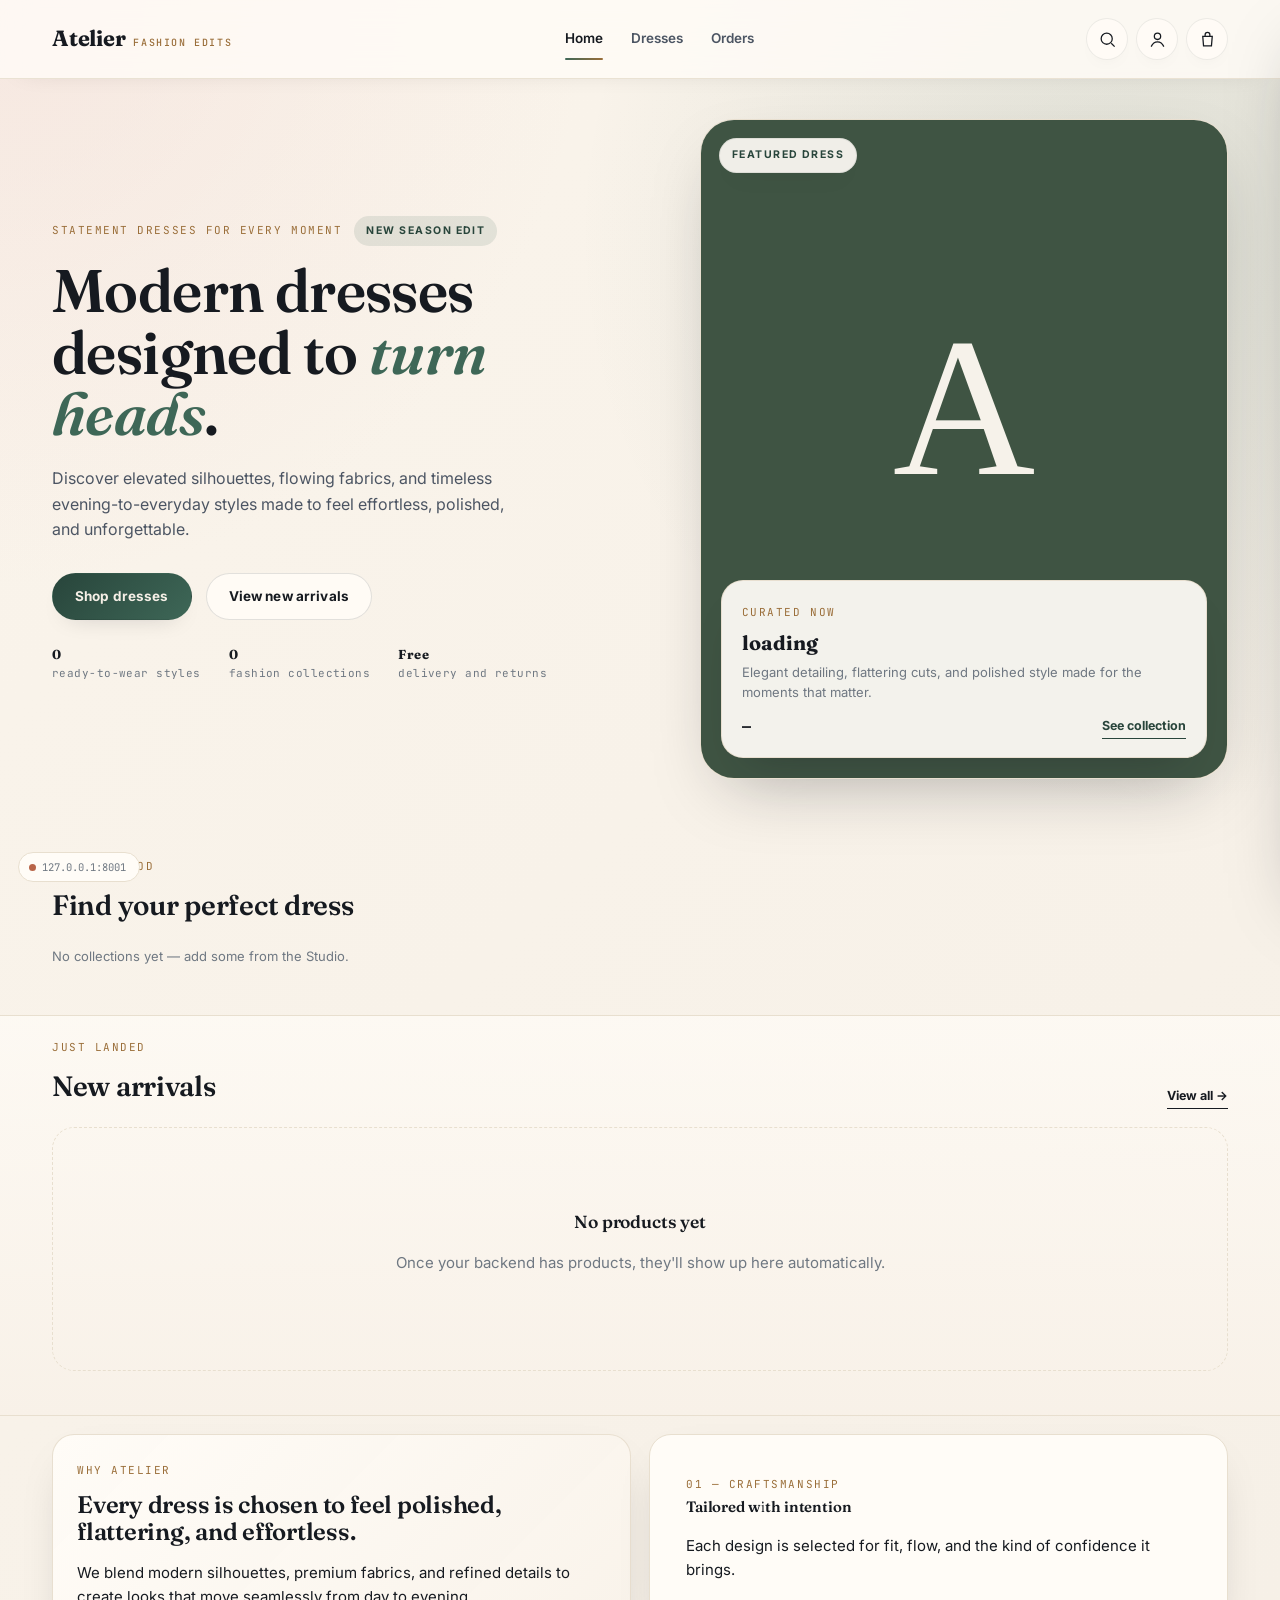
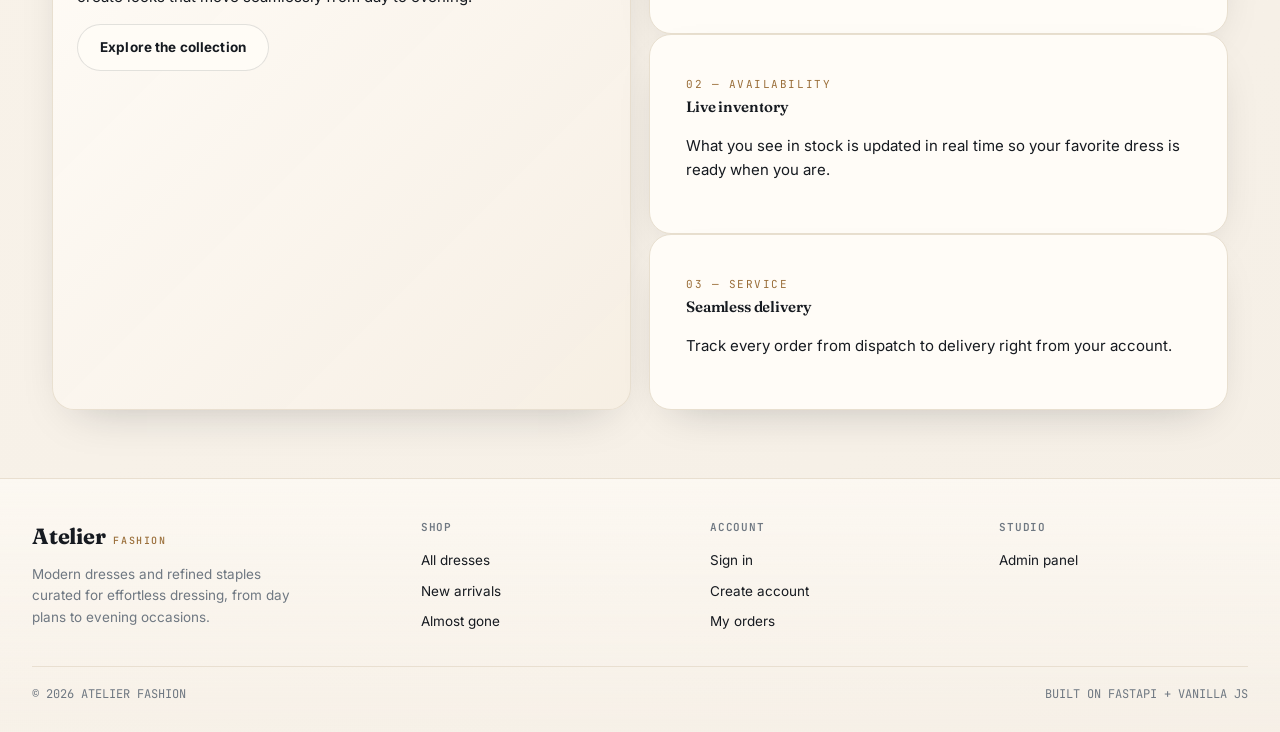
==== commit 4a66ed8b: "new5" ====
--- a/atelier-frontend/index.html
+++ b/atelier-frontend/index.html
@@ -1,145 +1,208 @@
 <!DOCTYPE html>
 <html lang="en">
+
 <head>
-<meta charset="UTF-8" />
-<meta name="viewport" content="width=device-width, initial-scale=1.0" />
-<title>Atelier — Considered goods, sold plainly</title>
-<link rel="preconnect" href="https://fonts.googleapis.com">
-<link href="https://fonts.googleapis.com/css2?family=Fraunces:ital,opsz,wght@0,9..144,300;0,9..144,500;0,9..144,600;0,9..144,700;1,9..144,500&family=Inter:wght@400;500;600;700&family=JetBrains+Mono:wght@400;500;600&display=swap" rel="stylesheet">
-<link rel="stylesheet" href="css/style.css" />
+  <meta charset="UTF-8" />
+  <meta name="viewport" content="width=device-width, initial-scale=1.0" />
+  <title>Atelier — Considered goods, sold plainly</title>
+  <link rel="preconnect" href="https://fonts.googleapis.com">
+  <link
+    href="https://fonts.googleapis.com/css2?family=Fraunces:ital,opsz,wght@0,9..144,300;0,9..144,500;0,9..144,600;0,9..144,700;1,9..144,500&family=Inter:wght@400;500;600;700&family=JetBrains+Mono:wght@400;500;600&display=swap"
+    rel="stylesheet">
+  <link rel="stylesheet" href="css/style.css" />
 </head>
+
 <body>
 
-<header class="site-header">
-  <div class="header-bar">
-    <a href="index.html" class="brand">Atelier<small>N°04 GENERAL GOODS</small></a>
-    <nav class="main-nav">
-      <a href="index.html" class="active">Home</a>
-      <a href="shop.html">Shop</a>
-      <a href="account.html">Orders</a>
-      <a href="admin.html" data-admin-link>Studio</a>
-    </nav>
-    <div class="header-actions" style="position:relative;">
-      <button class="icon-btn" data-open-search aria-label="Search">
-        <svg viewBox="0 0 24 24"><circle cx="11" cy="11" r="7"/><path d="M21 21l-4.3-4.3"/></svg>
-      </button>
-      <div class="search-flyout" id="search-flyout"><input type="text" placeholder="Search products…" /></div>
-      <a class="icon-btn" data-account-link href="login.html" aria-label="Account">
-        <svg viewBox="0 0 24 24"><circle cx="12" cy="8" r="4"/><path d="M4 21c1.8-4 5-6 8-6s6.2 2 8 6"/></svg>
-      </a>
-      <button class="icon-btn" data-open-cart aria-label="Cart">
-        <svg viewBox="0 0 24 24"><path d="M6 8h12l-1 12H7L6 8z"/><path d="M9 8V6a3 3 0 016 0v2"/></svg>
-        <span class="badge-count cart-badge" style="display:none;">0</span>
-      </button>
-    </div>
-  </div>
-</header>
-
-<section class="hero">
-  <div class="hero-copy">
-    <span class="eyebrow">Small-batch general goods</span>
-    <h1>Objects worth <em>keeping</em>, chosen with restraint.</h1>
-    <p>Atelier gathers well-made everyday things — ceramics, tools, textiles — from makers who care about the last 10%. No noise, no gimmicks, just good stock.</p>
-    <div class="hero-actions">
-      <a href="shop.html" class="btn btn-primary">Browse the shop</a>
-      <a href="shop.html" class="btn btn-outline">View new arrivals</a>
-    </div>
-    <div class="hero-meta">
-      <div><strong id="stat-products">—</strong>catalog items</div>
-      <div><strong id="stat-categories">—</strong>collections</div>
-      <div><strong>Free</strong>returns within 30 days</div>
-    </div>
-  </div>
-  <div class="hero-art">
-    <img id="hero-image" src="" alt="Featured product" />
-    <div class="hangtag" id="hero-tag" style="display:none;">
-      <span class="price" id="hero-price">—</span>
-      <span class="price-sub" id="hero-name">loading</span>
-    </div>
-  </div>
-</section>
-
-<section class="block">
-  <div class="wrap">
-    <div class="section-head">
+  <header class="site-header">
+    <div class="header-bar">
+      <a href="index.html" class="brand">Atelier<small>FASHION EDITS</small></a>
+      <nav class="main-nav">
+        <a href="index.html" class="active">Home</a>
+        <a href="shop.html">Dresses</a>
+        <a href="account.html">Orders</a>
+        <a href="admin.html" data-admin-link>Studio</a>
+      </nav>
+      <div class="header-actions" style="position:relative;">
+        <button class="icon-btn" data-open-search aria-label="Search">
+          <svg viewBox="0 0 24 24">
+            <circle cx="11" cy="11" r="7" />
+            <path d="M21 21l-4.3-4.3" />
+          </svg>
+        </button>
+        <div class="search-flyout" id="search-flyout"><input type="text" placeholder="Search products…" /></div>
+        <a class="icon-btn" data-account-link href="login.html" aria-label="Account">
+          <svg viewBox="0 0 24 24">
+            <circle cx="12" cy="8" r="4" />
+            <path d="M4 21c1.8-4 5-6 8-6s6.2 2 8 6" />
+          </svg>
+        </a>
+        <button class="icon-btn" data-open-cart aria-label="Cart">
+          <svg viewBox="0 0 24 24">
+            <path d="M6 8h12l-1 12H7L6 8z" />
+            <path d="M9 8V6a3 3 0 016 0v2" />
+          </svg>
+          <span class="badge-count cart-badge" style="display:none;">0</span>
+        </button>
+      </div>
+    </div>
+  </header>
+
+  <section class="hero">
+    <div class="hero-copy">
+      <div class="hero-label-row">
+        <span class="eyebrow">Statement dresses for every moment</span>
+        <span class="hero-pill">New season edit</span>
+      </div>
+      <h1>Modern dresses designed to <em>turn heads</em>.</h1>
+      <p>Discover elevated silhouettes, flowing fabrics, and timeless evening-to-everyday styles made to feel
+        effortless, polished, and unforgettable.</p>
+      <div class="hero-actions">
+        <a href="shop.html" class="btn btn-primary">Shop dresses</a>
+        <a href="shop.html" class="btn btn-outline">View new arrivals</a>
+      </div>
+      <div class="hero-meta">
+        <div><strong id="stat-products">—</strong>ready-to-wear styles</div>
+        <div><strong id="stat-categories">—</strong>fashion collections</div>
+        <div><strong>Free</strong>delivery and returns</div>
+      </div>
+    </div>
+    <div class="hero-art">
+      <div class="hero-badge">Featured dress</div>
+      <div class="hero-spotlight">
+        <img id="hero-image" src="" alt="Featured product" />
+        <div class="hero-card">
+          <span class="eyebrow">Curated now</span>
+          <strong id="hero-spotlight-name">loading</strong>
+          <p>Elegant detailing, flattering cuts, and polished style made for the moments that matter.</p>
+          <div class="hero-card-row">
+            <span class="hero-price" id="hero-spotlight-price">—</span>
+            <a href="shop.html" class="text-link">See collection</a>
+          </div>
+        </div>
+      </div>
+      <div class="hangtag" id="hero-tag" style="display:none;">
+        <span class="price">—</span>
+        <span class="price-sub">loading</span>
+      </div>
+    </div>
+  </section>
+
+  <section class="block">
+    <div class="wrap">
+      <div class="section-head">
+        <div>
+          <span class="eyebrow">Shop by mood</span>
+          <h2 style="margin-top:6px;">Find your perfect dress</h2>
+        </div>
+      </div>
+      <div class="cat-strip" id="home-categories">
+        <span class="cat-chip skeleton" style="width:90px;height:34px;"></span>
+        <span class="cat-chip skeleton" style="width:110px;height:34px;"></span>
+        <span class="cat-chip skeleton" style="width:80px;height:34px;"></span>
+      </div>
+    </div>
+  </section>
+
+  <section class="block tinted">
+    <div class="wrap">
+      <div class="section-head">
+        <div>
+          <span class="eyebrow">Just landed</span>
+          <h2 style="margin-top:6px;">New arrivals</h2>
+        </div>
+        <a href="shop.html" class="see-all">View all →</a>
+      </div>
+      <div class="product-grid" id="home-products">
+        <div class="product-card">
+          <div class="pc-media skeleton"></div>
+          <div class="pc-body">
+            <div class="skeleton" style="height:14px;width:60%;"></div>
+          </div>
+        </div>
+        <div class="product-card">
+          <div class="pc-media skeleton"></div>
+          <div class="pc-body">
+            <div class="skeleton" style="height:14px;width:60%;"></div>
+          </div>
+        </div>
+        <div class="product-card">
+          <div class="pc-media skeleton"></div>
+          <div class="pc-body">
+            <div class="skeleton" style="height:14px;width:60%;"></div>
+          </div>
+        </div>
+      </div>
+    </div>
+  </section>
+
+  <section class="block">
+    <div class="wrap spotlight-grid">
+      <div class="editorial-card">
+        <span class="eyebrow">Why Atelier</span>
+        <h3>Every dress is chosen to feel polished, flattering, and effortless.</h3>
+        <p>We blend modern silhouettes, premium fabrics, and refined details to create looks that move seamlessly from
+          day to evening.</p>
+        <a href="shop.html" class="btn btn-outline">Explore the collection</a>
+      </div>
+      <div class="stack-cards">
+        <div class="card-panel feature-card">
+          <span class="eyebrow">01 — craftsmanship</span>
+          <h4>Tailored with intention</h4>
+          <p>Each design is selected for fit, flow, and the kind of confidence it brings.</p>
+        </div>
+        <div class="card-panel feature-card">
+          <span class="eyebrow">02 — availability</span>
+          <h4>Live inventory</h4>
+          <p>What you see in stock is updated in real time so your favorite dress is ready when you are.</p>
+        </div>
+        <div class="card-panel feature-card">
+          <span class="eyebrow">03 — service</span>
+          <h4>Seamless delivery</h4>
+          <p>Track every order from dispatch to delivery right from your account.</p>
+        </div>
+      </div>
+    </div>
+  </section>
+
+  <footer class="site-footer">
+    <div class="footer-grid">
+      <div class="footer-brand">
+        <div class="brand">Atelier<small>FASHION</small></div>
+        <p>Modern dresses and refined staples curated for effortless dressing, from day plans to evening occasions.</p>
+      </div>
       <div>
-        <span class="eyebrow">Shop by collection</span>
-        <h2 style="margin-top:6px;">Find your category</h2>
-      </div>
-    </div>
-    <div class="cat-strip" id="home-categories">
-      <span class="cat-chip skeleton" style="width:90px;height:34px;"></span>
-      <span class="cat-chip skeleton" style="width:110px;height:34px;"></span>
-      <span class="cat-chip skeleton" style="width:80px;height:34px;"></span>
-    </div>
-  </div>
-</section>
-
-<section class="block tinted">
-  <div class="wrap">
-    <div class="section-head">
+        <h4>Shop</h4>
+        <ul>
+          <li><a href="shop.html">All dresses</a></li>
+          <li><a href="shop.html?sort=new">New arrivals</a></li>
+          <li><a href="shop.html?sort=low-stock">Almost gone</a></li>
+        </ul>
+      </div>
       <div>
-        <span class="eyebrow">Just landed</span>
-        <h2 style="margin-top:6px;">New arrivals</h2>
-      </div>
-      <a href="shop.html" class="see-all">View all →</a>
-    </div>
-    <div class="product-grid" id="home-products">
-      <div class="product-card"><div class="pc-media skeleton"></div><div class="pc-body"><div class="skeleton" style="height:14px;width:60%;"></div></div></div>
-      <div class="product-card"><div class="pc-media skeleton"></div><div class="pc-body"><div class="skeleton" style="height:14px;width:60%;"></div></div></div>
-      <div class="product-card"><div class="pc-media skeleton"></div><div class="pc-body"><div class="skeleton" style="height:14px;width:60%;"></div></div></div>
-    </div>
-  </div>
-</section>
-
-<section class="block">
-  <div class="wrap" style="display:grid;grid-template-columns:repeat(3,1fr);gap:24px;">
-    <div class="card-panel" style="padding:26px;">
-      <span class="eyebrow">01 — Sourcing</span>
-      <h3 style="margin:12px 0 8px;font-size:19px;">Small workshops only</h3>
-      <p style="color:var(--muted);font-size:13.5px;margin:0;">Every maker in the catalog is chosen by hand, not by algorithm.</p>
-    </div>
-    <div class="card-panel" style="padding:26px;">
-      <span class="eyebrow">02 — Stock</span>
-      <h3 style="margin:12px 0 8px;font-size:19px;">Real inventory, live</h3>
-      <p style="color:var(--muted);font-size:13.5px;margin:0;">What you see in stock is pulled straight from our warehouse database.</p>
-    </div>
-    <div class="card-panel" style="padding:26px;">
-      <span class="eyebrow">03 — Service</span>
-      <h3 style="margin:12px 0 8px;font-size:19px;">Order tracking built in</h3>
-      <p style="color:var(--muted);font-size:13.5px;margin:0;">Follow every order from pending to delivered in your account.</p>
-    </div>
-  </div>
-</section>
-
-<footer class="site-footer">
-  <div class="footer-grid">
-    <div class="footer-brand">
-      <div class="brand">Atelier<small>N°04</small></div>
-      <p>Considered objects for everyday ritual — sourced in small batches, sold without the noise.</p>
-    </div>
-    <div><h4>Shop</h4><ul>
-      <li><a href="shop.html">All products</a></li>
-      <li><a href="shop.html?sort=new">New arrivals</a></li>
-      <li><a href="shop.html?sort=low-stock">Almost gone</a></li>
-    </ul></div>
-    <div><h4>Account</h4><ul>
-      <li><a href="login.html">Sign in</a></li>
-      <li><a href="register.html">Create account</a></li>
-      <li><a href="account.html">My orders</a></li>
-    </ul></div>
-    <div><h4>Studio</h4><ul>
-      <li><a href="admin.html">Admin panel</a></li>
-    </ul></div>
-  </div>
-  <div class="footer-bottom">
-    <span>© 2026 ATELIER GENERAL GOODS</span>
-    <span>BUILT ON FASTAPI + VANILLA JS</span>
-  </div>
-</footer>
-
-<script src="js/api.js"></script>
-<script src="js/app.js"></script>
-<script src="js/home.js"></script>
+        <h4>Account</h4>
+        <ul>
+          <li><a href="login.html">Sign in</a></li>
+          <li><a href="register.html">Create account</a></li>
+          <li><a href="account.html">My orders</a></li>
+        </ul>
+      </div>
+      <div>
+        <h4>Studio</h4>
+        <ul>
+          <li><a href="admin.html">Admin panel</a></li>
+        </ul>
+      </div>
+    </div>
+    <div class="footer-bottom">
+      <span>© 2026 ATELIER FASHION</span>
+      <span>BUILT ON FASTAPI + VANILLA JS</span>
+    </div>
+  </footer>
+
+  <script src="js/api.js"></script>
+  <script src="js/app.js"></script>
+  <script src="js/home.js"></script>
 </body>
-</html>
+
+</html>
--- a/atelier-frontend/css/style.css
+++ b/atelier-frontend/css/style.css
@@ -2,61 +2,93 @@
    ATELIER — design tokens
    ========================================================= */
 :root {
-  --ink: #1c1b17;
-  --ink-soft: #38352c;
-  --bone: #f6f2ea;
-  --paper: #fdfbf6;
-  --moss: #3f5443;
-  --moss-dark: #293a2d;
-  --moss-tint: #e7ede6;
-  --rust: #a3502f;
-  --rust-tint: #f3e3da;
-  --brass: #9c7a3c;
-  --line: #ddd4bd;
-  --line-soft: #ece5d3;
-  --muted: #726b5b;
+  --ink: #161a20;
+  --ink-soft: #4c5563;
+  --bone: #f5efe6;
+  --paper: #fffcf7;
+  --moss: #3e6757;
+  --moss-dark: #28453b;
+  --moss-tint: #eaf3ee;
+  --blush: #f1d8d3;
+  --rust: #b86448;
+  --rust-tint: #fbe9e0;
+  --brass: #9a6e39;
+  --line: #e8dfcf;
+  --line-soft: #f4ebdf;
+  --muted: #6f7882;
 
   --font-display: "Fraunces", "Iowan Old Style", Georgia, serif;
   --font-body: "Inter", -apple-system, BlinkMacSystemFont, "Segoe UI", sans-serif;
   --font-mono: "JetBrains Mono", ui-monospace, SFMono-Regular, Menlo, monospace;
 
-  --radius-s: 3px;
-  --radius-m: 6px;
-  --shadow-card: 0 1px 2px rgba(28,27,23,0.04), 0 8px 24px -12px rgba(28,27,23,0.18);
-  --shadow-pop: 0 12px 32px -8px rgba(28,27,23,0.28);
-  --ease: cubic-bezier(.22,.61,.36,1);
+  --radius-s: 14px;
+  --radius-m: 22px;
+  --shadow-card: 0 18px 46px -24px rgba(22, 26, 32, 0.28);
+  --shadow-pop: 0 26px 70px -28px rgba(22, 26, 32, 0.35);
+  --ease: cubic-bezier(.22, .61, .36, 1);
 }
 
 @media (prefers-color-scheme: dark) {
   /* Intentionally not auto-switching — the boutique paper aesthetic is the brand */
 }
 
-* { box-sizing: border-box; }
-html { scroll-behavior: smooth; }
+* {
+  box-sizing: border-box;
+}
+
+html {
+  scroll-behavior: smooth;
+}
+
 @media (prefers-reduced-motion: reduce) {
-  html { scroll-behavior: auto; }
-  * { animation-duration: 0.001ms !important; animation-iteration-count: 1 !important; transition-duration: 0.001ms !important; }
+  html {
+    scroll-behavior: auto;
+  }
+
+  * {
+    animation-duration: 0.001ms !important;
+    animation-iteration-count: 1 !important;
+    transition-duration: 0.001ms !important;
+  }
 }
 
 body {
   margin: 0;
-  background: var(--bone);
+  background:
+    radial-gradient(circle at top left, rgba(241, 216, 211, 0.45), transparent 22%),
+    radial-gradient(circle at 90% 10%, rgba(62, 103, 87, 0.14), transparent 24%),
+    linear-gradient(135deg, #faf4eb 0%, var(--bone) 100%);
   color: var(--ink);
   font-family: var(--font-body);
   font-size: 15px;
-  line-height: 1.55;
+  line-height: 1.6;
   -webkit-font-smoothing: antialiased;
 }
 
-img { max-width: 100%; display: block; }
-a { color: inherit; text-decoration: none; }
-button { font-family: inherit; cursor: pointer; }
+img {
+  max-width: 100%;
+  display: block;
+}
+
+a {
+  color: inherit;
+  text-decoration: none;
+}
+
+button {
+  font-family: inherit;
+  cursor: pointer;
+}
+
 :focus-visible {
   outline: 2px solid var(--moss);
   outline-offset: 2px;
 }
 
-h1, h2, h3, h4 {
+h1,
+h2,
+h3,
+h4 {
   font-family: var(--font-display);
   font-weight: 600;
   letter-spacing: -0.01em;
@@ -85,10 +117,12 @@
   position: sticky;
   top: 0;
   z-index: 60;
-  background: rgba(246,242,234,0.92);
-  backdrop-filter: blur(10px);
-  border-bottom: 1px solid var(--line);
-}
+  background: rgba(255, 252, 247, 0.82);
+  backdrop-filter: blur(16px);
+  border-bottom: 1px solid rgba(232, 223, 207, 0.9);
+  box-shadow: 0 8px 30px -24px rgba(22, 26, 32, 0.24);
+}
+
 .header-bar {
   display: flex;
   align-items: center;
@@ -98,6 +132,7 @@
   max-width: 1240px;
   margin: 0 auto;
 }
+
 .brand {
   font-family: var(--font-display);
   font-weight: 700;
@@ -108,6 +143,7 @@
   gap: 8px;
   white-space: nowrap;
 }
+
 .brand small {
   font-family: var(--font-mono);
   font-size: 10px;
@@ -115,53 +151,89 @@
   color: var(--brass);
   font-weight: 500;
 }
+
 .main-nav {
   display: flex;
   align-items: center;
   gap: 28px;
   font-size: 13.5px;
-  font-weight: 500;
+  font-weight: 600;
   flex: 1;
   justify-content: center;
 }
+
 .main-nav a {
   position: relative;
-  padding: 4px 0;
+  padding: 6px 0;
   color: var(--ink-soft);
   transition: color .2s var(--ease);
 }
-.main-nav a:hover, .main-nav a.active { color: var(--ink); }
+
+.main-nav a:hover,
+.main-nav a.active {
+  color: var(--ink);
+}
+
 .main-nav a.active::after {
   content: "";
   position: absolute;
-  left: 0; right: 0; bottom: -3px;
+  left: 0;
+  right: 0;
+  bottom: -4px;
   height: 2px;
-  background: var(--moss);
-}
-
-.header-actions { display: flex; align-items: center; gap: 6px; }
+  border-radius: 999px;
+  background: linear-gradient(90deg, var(--moss), var(--brass));
+}
+
+.header-actions {
+  display: flex;
+  align-items: center;
+  gap: 8px;
+}
+
 .icon-btn {
   position: relative;
-  width: 38px; height: 38px;
-  display: flex; align-items: center; justify-content: center;
-  border: 1px solid transparent;
+  width: 42px;
+  height: 42px;
+  display: flex;
+  align-items: center;
+  justify-content: center;
+  border: 1px solid rgba(22, 26, 32, 0.08);
   border-radius: 50%;
-  background: transparent;
+  background: rgba(255, 252, 247, 0.9);
   color: var(--ink);
-  transition: background .2s var(--ease), border-color .2s var(--ease);
-}
-.icon-btn:hover { background: var(--paper); border-color: var(--line); }
-.icon-btn svg { width: 19px; height: 19px; stroke: currentColor; fill: none; stroke-width: 1.6; }
+  box-shadow: 0 8px 20px -16px rgba(22, 26, 32, 0.28);
+  transition: transform .2s var(--ease), background .2s var(--ease), border-color .2s var(--ease);
+}
+
+.icon-btn:hover {
+  transform: translateY(-1px);
+  background: var(--paper);
+  border-color: var(--line);
+}
+
+.icon-btn svg {
+  width: 19px;
+  height: 19px;
+  stroke: currentColor;
+  fill: none;
+  stroke-width: 1.6;
+}
+
 .badge-count {
   position: absolute;
-  top: -2px; right: -2px;
-  background: var(--rust);
+  top: -2px;
+  right: -2px;
+  background: linear-gradient(135deg, var(--rust), #c9704f);
   color: #fff;
   font-family: var(--font-mono);
   font-size: 10px;
-  min-width: 16px; height: 16px;
+  min-width: 16px;
+  height: 16px;
   border-radius: 999px;
-  display: flex; align-items: center; justify-content: center;
+  display: flex;
+  align-items: center;
+  justify-content: center;
   padding: 0 3px;
   line-height: 1;
 }
@@ -170,7 +242,7 @@
   position: absolute;
   right: 32px;
   top: 100%;
-  margin-top: 0;
+  margin-top: 8px;
   width: min(360px, 90vw);
   background: var(--paper);
   border: 1px solid var(--line);
@@ -179,7 +251,11 @@
   padding: 10px;
   display: none;
 }
-.search-flyout.open { display: block; }
+
+.search-flyout.open {
+  display: block;
+}
+
 .search-flyout input {
   width: 100%;
   border: none;
@@ -198,33 +274,87 @@
   align-items: center;
   justify-content: center;
   gap: 8px;
-  border-radius: var(--radius-s);
+  border-radius: 999px;
   border: 1px solid transparent;
   font-size: 13.5px;
-  font-weight: 600;
+  font-weight: 700;
   letter-spacing: 0.01em;
   padding: 12px 22px;
-  transition: transform .15s var(--ease), background .2s var(--ease), border-color .2s var(--ease), color .2s var(--ease);
+  transition: transform .15s var(--ease), box-shadow .2s var(--ease), background .2s var(--ease), border-color .2s var(--ease), color .2s var(--ease);
   white-space: nowrap;
-}
-.btn:active { transform: translateY(1px); }
-.btn-primary { background: var(--ink); color: var(--bone); }
-.btn-primary:hover { background: var(--moss-dark); }
-.btn-primary:disabled { background: var(--line); color: var(--muted); cursor: not-allowed; }
-.btn-outline { background: transparent; color: var(--ink); border-color: var(--ink); }
-.btn-outline:hover { background: var(--ink); color: var(--bone); }
-.btn-ghost { background: transparent; color: var(--ink-soft); padding: 12px 12px; }
-.btn-ghost:hover { color: var(--ink); }
-.btn-danger { background: transparent; color: var(--rust); border-color: var(--rust-tint); }
-.btn-danger:hover { background: var(--rust); color: #fff; }
-.btn-sm { padding: 8px 14px; font-size: 12.5px; }
-.btn-block { width: 100%; }
+  box-shadow: 0 10px 24px -16px rgba(22, 26, 32, 0.28);
+}
+
+.btn:active {
+  transform: translateY(1px);
+}
+
+.btn-primary {
+  background: linear-gradient(135deg, var(--moss-dark), var(--moss));
+  color: var(--bone);
+}
+
+.btn-primary:hover {
+  transform: translateY(-1px);
+  box-shadow: 0 18px 36px -18px rgba(40, 69, 59, 0.4);
+}
+
+.btn-primary:disabled {
+  background: var(--line);
+  color: var(--muted);
+  cursor: not-allowed;
+  box-shadow: none;
+}
+
+.btn-outline {
+  background: rgba(255, 252, 247, 0.9);
+  color: var(--ink);
+  border-color: rgba(22, 26, 32, 0.12);
+  box-shadow: none;
+}
+
+.btn-outline:hover {
+  background: var(--ink);
+  color: var(--bone);
+}
+
+.btn-ghost {
+  background: transparent;
+  color: var(--ink-soft);
+  padding: 12px 12px;
+  box-shadow: none;
+}
+
+.btn-ghost:hover {
+  color: var(--ink);
+}
+
+.btn-danger {
+  background: transparent;
+  color: var(--rust);
+  border-color: rgba(184, 100, 72, 0.24);
+  box-shadow: none;
+}
+
+.btn-danger:hover {
+  background: var(--rust);
+  color: #fff;
+}
+
+.btn-sm {
+  padding: 8px 14px;
+  font-size: 12.5px;
+}
+
+.btn-block {
+  width: 100%;
+}
 
 /* =========================================================
    HERO
    ========================================================= */
 .hero {
-  padding: 64px 32px 88px;
+  padding: 40px 32px 56px;
   max-width: 1240px;
   margin: 0 auto;
   display: grid;
@@ -232,48 +362,235 @@
   gap: 64px;
   align-items: center;
 }
+
 .hero-copy h1 {
   font-size: clamp(38px, 5vw, 60px);
   line-height: 1.02;
   margin: 14px 0 22px;
 }
+
 .hero-copy h1 em {
   font-style: italic;
   color: var(--moss);
 }
+
 .hero-copy p {
-  max-width: 440px;
+  max-width: 460px;
   color: var(--ink-soft);
   font-size: 16px;
   margin-bottom: 30px;
 }
-.hero-actions { display: flex; gap: 14px; align-items: center; }
+
+.hero-label-row {
+  display: flex;
+  align-items: center;
+  gap: 12px;
+  flex-wrap: wrap;
+  margin-bottom: 12px;
+}
+
+.hero-pill {
+  display: inline-flex;
+  align-items: center;
+  padding: 7px 12px;
+  border-radius: 999px;
+  background: rgba(62, 103, 87, 0.12);
+  color: var(--moss-dark);
+  font-size: 10.5px;
+  font-weight: 700;
+  letter-spacing: 0.14em;
+  text-transform: uppercase;
+}
+
+.hero-actions {
+  display: flex;
+  gap: 14px;
+  align-items: center;
+  flex-wrap: wrap;
+}
+
 .hero-meta {
-  margin-top: 34px;
+  margin-top: 24px;
   display: flex;
   gap: 28px;
   font-family: var(--font-mono);
   font-size: 11px;
   color: var(--muted);
   letter-spacing: 0.04em;
-}
-.hero-meta strong { color: var(--ink); font-size: 13px; display: block; font-family: var(--font-display); }
+  flex-wrap: wrap;
+}
+
+.hero-meta strong {
+  color: var(--ink);
+  font-size: 13px;
+  display: block;
+  font-family: var(--font-display);
+}
 
 .hero-art {
   position: relative;
   aspect-ratio: 4/5;
-  background: var(--paper);
-  border: 1px solid var(--line);
-  border-radius: var(--radius-m);
+  background: linear-gradient(145deg, rgba(255, 252, 247, 0.98), rgba(243, 234, 220, 0.96));
+  border: 1px solid rgba(232, 223, 207, 0.95);
+  border-radius: 34px;
   overflow: hidden;
-  display: flex; align-items: center; justify-content: center;
-}
-.hero-art img { width: 100%; height: 100%; object-fit: cover; }
-.hero-art .hangtag { position: absolute; top: 26px; right: 26px; }
-
-/* =========================================================
-   HANG TAG — signature price element
-   ========================================================= */
+  display: flex;
+  align-items: center;
+  justify-content: center;
+  box-shadow: var(--shadow-pop);
+}
+
+.hero-art::before {
+  content: "";
+  position: absolute;
+  inset: 0;
+  background: linear-gradient(140deg, rgba(62, 103, 87, 0.15), transparent 45%, rgba(184, 100, 72, 0.16));
+  pointer-events: none;
+}
+
+.hero-spotlight {
+  position: relative;
+  width: 100%;
+  height: 100%;
+}
+
+.hero-art img {
+  width: 100%;
+  height: 100%;
+  object-fit: cover;
+}
+
+.hero-badge {
+  position: absolute;
+  top: 18px;
+  left: 18px;
+  z-index: 2;
+  padding: 8px 12px;
+  border-radius: 999px;
+  background: rgba(255, 252, 247, 0.92);
+  border: 1px solid rgba(22, 26, 32, 0.08);
+  font-size: 10.5px;
+  font-weight: 700;
+  letter-spacing: 0.14em;
+  text-transform: uppercase;
+  color: var(--moss-dark);
+  box-shadow: 0 12px 24px -16px rgba(22, 26, 32, 0.26);
+}
+
+.hero-card {
+  position: absolute;
+  left: 16px;
+  right: 16px;
+  bottom: 16px;
+  z-index: 2;
+  padding: 14px 16px;
+  border-radius: 18px;
+  background: rgba(255, 252, 247, 0.94);
+  border: 1px solid rgba(232, 223, 207, 0.95);
+  box-shadow: 0 24px 44px -26px rgba(22, 26, 32, 0.35);
+  backdrop-filter: blur(10px);
+}
+
+.hero-card strong {
+  display: block;
+  margin-top: 6px;
+  font-family: var(--font-display);
+  font-size: 18px;
+  line-height: 1.15;
+}
+
+.hero-card p {
+  margin: 6px 0 0;
+  color: var(--muted);
+  font-size: 12.5px;
+}
+
+.hero-card-row {
+  display: flex;
+  align-items: center;
+  justify-content: space-between;
+  gap: 12px;
+  margin-top: 10px;
+}
+
+.hero-price {
+  font-family: var(--font-mono);
+  font-weight: 700;
+  color: var(--ink);
+}
+
+.text-link {
+  font-size: 12.5px;
+  font-weight: 700;
+  color: var(--moss-dark);
+  border-bottom: 1px solid currentColor;
+  padding-bottom: 2px;
+}
+
+.hero-art .hangtag {
+  position: absolute;
+  top: 24px;
+  right: 24px;
+  z-index: 3;
+}
+
+.spotlight-grid {
+  display: grid;
+  grid-template-columns: 1fr 1fr;
+  gap: 18px;
+  align-items: stretch;
+}
+
+.editorial-card {
+  padding: 22px 24px;
+  border-radius: 22px;
+  background: linear-gradient(135deg, rgba(255, 252, 247, 0.98), rgba(246, 238, 227, 0.96));
+  border: 1px solid rgba(232, 223, 207, 0.95);
+  box-shadow: var(--shadow-card);
+}
+
+.editorial-card h3 {
+  margin: 10px 0 8px;
+  font-size: clamp(20px, 2.1vw, 24px);
+  line-height: 1.15;
+}
+
+.hero-card {
+  position: absolute;
+  left: 20px;
+  right: 20px;
+  bottom: 20px;
+  z-index: 2;
+  padding: 18px 20px;
+  border-radius: 22px;
+  background: rgba(255, 252, 247, 0.94);
+  border: 1px solid rgba(232, 223, 207, 0.95);
+  box-shadow: 0 24px 44px -26px rgba(22, 26, 32, 0.35);
+  backdrop-filter: blur(10px);
+}
+
+.hero-card strong {
+  display: block;
+  margin-top: 8px;
+  font-family: var(--font-display);
+  font-size: 20px;
+  line-height: 1.15;
+}
+
+.hero-card p {
+  margin: 8px 0 0;
+  color: var(--muted);
+  font-size: 13px;
+}
+
+.hero-card-row {
+  display: flex;
+  align-items: center;
+  justify-content: space-between;
+  gap: 12px;
+  margin-top: 12px;
+}
+
 .hangtag {
   --tag-w: 108px;
   position: relative;
@@ -285,16 +602,20 @@
   box-shadow: var(--shadow-pop);
   transform: rotate(3deg);
 }
+
 .hangtag::before {
   content: "";
   position: absolute;
-  left: 9px; top: 50%;
+  left: 9px;
+  top: 50%;
   transform: translateY(-50%);
-  width: 6px; height: 6px;
+  width: 6px;
+  height: 6px;
   border-radius: 50%;
   border: 1px solid var(--ink);
   background: var(--bone);
 }
+
 .hangtag .price {
   font-family: var(--font-mono);
   font-weight: 600;
@@ -302,6 +623,7 @@
   color: var(--ink);
   line-height: 1;
 }
+
 .hangtag .price-sub {
   font-family: var(--font-mono);
   font-size: 9.5px;
@@ -320,32 +642,76 @@
   align-items: flex-end;
   justify-content: space-between;
   gap: 20px;
-  margin: 0 0 28px;
-}
-.section-head h2 { font-size: 28px; }
-.section-head .see-all { font-size: 12.5px; font-weight: 600; border-bottom: 1px solid var(--ink); padding-bottom: 2px; }
-
-section.block { padding: 20px 0 64px; }
-section.block.tinted { background: var(--paper); border-top: 1px solid var(--line); border-bottom: 1px solid var(--line); }
+  margin: 0 0 18px;
+}
+
+.section-head h2 {
+  font-size: 28px;
+}
+
+.section-head .see-all {
+  font-size: 12.5px;
+  font-weight: 700;
+  border-bottom: 1px solid var(--ink);
+  padding-bottom: 2px;
+}
+
+section.block {
+  padding: 18px 0 44px;
+}
+
+section.block.tinted {
+  background: linear-gradient(180deg, rgba(255, 252, 247, 0.7), rgba(248, 241, 232, 0.95));
+  border-top: 1px solid var(--line);
+  border-bottom: 1px solid var(--line);
+}
+
+.card-panel {
+  background: linear-gradient(145deg, rgba(255, 252, 247, 0.95), rgba(245, 239, 230, 0.95));
+  border: 1px solid rgba(232, 223, 207, 0.9);
+  border-radius: 24px;
+  box-shadow: var(--shadow-card);
+}
 
 /* =========================================================
    CATEGORY STRIP
    ========================================================= */
-.cat-strip { display: flex; gap: 10px; overflow-x: auto; padding-bottom: 4px; scrollbar-width: none; }
-.cat-strip::-webkit-scrollbar { display: none; }
+.cat-strip {
+  display: flex;
+  gap: 10px;
+  overflow-x: auto;
+  padding-bottom: 4px;
+  scrollbar-width: none;
+}
+
+.cat-strip::-webkit-scrollbar {
+  display: none;
+}
+
 .cat-chip {
   flex: 0 0 auto;
-  padding: 9px 16px;
-  border: 1px solid var(--line);
+  padding: 10px 16px;
+  border: 1px solid rgba(22, 26, 32, 0.08);
   border-radius: 999px;
   font-size: 12.5px;
-  font-weight: 600;
-  background: var(--paper);
+  font-weight: 700;
+  background: rgba(255, 252, 247, 0.92);
   color: var(--ink-soft);
   transition: all .18s var(--ease);
-}
-.cat-chip:hover { border-color: var(--ink); color: var(--ink); }
-.cat-chip.active { background: var(--ink); color: var(--bone); border-color: var(--ink); }
+  box-shadow: 0 8px 20px -16px rgba(22, 26, 32, 0.2);
+}
+
+.cat-chip:hover {
+  border-color: var(--moss);
+  color: var(--moss-dark);
+  transform: translateY(-1px);
+}
+
+.cat-chip.active {
+  background: linear-gradient(135deg, var(--moss-dark), var(--moss));
+  color: var(--bone);
+  border-color: transparent;
+}
 
 /* =========================================================
    PRODUCT GRID / CARDS
@@ -356,28 +722,64 @@
   gap: 44px;
   align-items: start;
 }
+
 .filter-rail {
   position: sticky;
   top: 92px;
-  border: 1px solid var(--line);
-  border-radius: var(--radius-m);
-  background: var(--paper);
+  border: 1px solid rgba(232, 223, 207, 0.9);
+  border-radius: 24px;
+  background: linear-gradient(145deg, rgba(255, 252, 247, 0.95), rgba(245, 239, 230, 0.95));
   padding: 22px;
-}
-.filter-rail h3 { font-size: 12px; text-transform: uppercase; letter-spacing: 0.1em; font-family: var(--font-mono); color: var(--muted); margin-bottom: 14px; font-weight: 600;}
-.filter-group { margin-bottom: 26px; }
-.filter-group:last-child { margin-bottom: 0; }
-.filter-list { display: flex; flex-direction: column; gap: 8px; }
+  box-shadow: var(--shadow-card);
+}
+
+.filter-rail h3 {
+  font-size: 12px;
+  text-transform: uppercase;
+  letter-spacing: 0.1em;
+  font-family: var(--font-mono);
+  color: var(--muted);
+  margin-bottom: 14px;
+  font-weight: 600;
+}
+
+.filter-group {
+  margin-bottom: 26px;
+}
+
+.filter-group:last-child {
+  margin-bottom: 0;
+}
+
+.filter-list {
+  display: flex;
+  flex-direction: column;
+  gap: 8px;
+}
+
 .filter-list label {
-  display: flex; align-items: center; gap: 9px;
-  font-size: 13px; color: var(--ink-soft); cursor: pointer;
-}
-.filter-list input[type=radio] { accent-color: var(--moss); }
-.price-inputs { display: flex; align-items: center; gap: 8px; }
+  display: flex;
+  align-items: center;
+  gap: 9px;
+  font-size: 13px;
+  color: var(--ink-soft);
+  cursor: pointer;
+}
+
+.filter-list input[type=radio] {
+  accent-color: var(--moss);
+}
+
+.price-inputs {
+  display: flex;
+  align-items: center;
+  gap: 8px;
+}
+
 .price-inputs input {
   width: 100%;
   border: 1px solid var(--line);
-  border-radius: var(--radius-s);
+  border-radius: 12px;
   padding: 8px 9px;
   font-family: var(--font-mono);
   font-size: 12px;
@@ -387,45 +789,127 @@
 .product-grid {
   display: grid;
   grid-template-columns: repeat(3, 1fr);
-  gap: 26px 24px;
-}
+  gap: 18px 18px;
+}
+
 .product-card {
-  background: var(--paper);
-  border: 1px solid var(--line);
-  border-radius: var(--radius-m);
+  background: linear-gradient(145deg, rgba(255, 252, 247, 0.98), rgba(248, 241, 232, 0.95));
+  border: 1px solid rgba(232, 223, 207, 0.9);
+  border-radius: 24px;
   overflow: hidden;
   display: flex;
   flex-direction: column;
   transition: box-shadow .25s var(--ease), transform .25s var(--ease), border-color .25s var(--ease);
-}
-.product-card:hover { box-shadow: var(--shadow-card); border-color: #cfc4a4; transform: translateY(-3px); }
+  box-shadow: var(--shadow-card);
+}
+
+.product-card:hover {
+  box-shadow: var(--shadow-pop);
+  border-color: rgba(184, 100, 72, 0.25);
+  transform: translateY(-4px);
+}
+
+.product-card .pc-name {
+  color: var(--moss-dark);
+}
+
 .pc-media {
   position: relative;
   aspect-ratio: 1/1;
-  background: var(--bone);
+  background: linear-gradient(145deg, #f7efe7, #efe4d6);
   overflow: hidden;
-}
-.pc-media img { width: 100%; height: 100%; object-fit: cover; transition: transform .5s var(--ease); }
-.product-card:hover .pc-media img { transform: scale(1.05); }
+  margin: 12px 12px 0;
+  border-radius: 18px;
+}
+
+.pc-media img {
+  width: 100%;
+  height: 100%;
+  object-fit: cover;
+  transition: transform .5s var(--ease);
+}
+
+.product-card:hover .pc-media img {
+  transform: scale(1.05);
+}
+
 .pc-media .pc-tag {
-  position: absolute; top: 12px; left: 12px;
-  font-family: var(--font-mono); font-size: 10px; letter-spacing: 0.06em;
-  background: var(--ink); color: var(--bone); padding: 4px 9px; border-radius: 999px; text-transform: uppercase;
-}
-.pc-media .pc-tag.low { background: var(--rust); }
+  position: absolute;
+  top: 12px;
+  left: 12px;
+  font-family: var(--font-mono);
+  font-size: 10px;
+  letter-spacing: 0.06em;
+  background: rgba(22, 26, 32, 0.9);
+  color: var(--bone);
+  padding: 4px 9px;
+  border-radius: 999px;
+  text-transform: uppercase;
+}
+
+.pc-media .pc-tag.low {
+  background: linear-gradient(135deg, var(--rust), #c9704f);
+}
+
 .pc-quickadd {
-  position: absolute; left: 10px; right: 10px; bottom: 10px;
-  opacity: 0; transform: translateY(6px);
+  position: absolute;
+  left: 10px;
+  right: 10px;
+  bottom: 10px;
+  opacity: 0;
+  transform: translateY(6px);
   transition: all .2s var(--ease);
 }
-.product-card:hover .pc-quickadd { opacity: 1; transform: translateY(0); }
-.pc-body { padding: 14px 16px 16px; display: flex; flex-direction: column; gap: 6px; flex: 1; }
-.pc-cat { font-family: var(--font-mono); font-size: 10px; letter-spacing: 0.08em; text-transform: uppercase; color: var(--brass); }
-.pc-name { font-family: var(--font-display); font-size: 16.5px; font-weight: 600; line-height: 1.25; }
-.pc-foot { display: flex; align-items: center; justify-content: space-between; margin-top: 4px; }
-.pc-price { font-family: var(--font-mono); font-weight: 600; font-size: 15px; }
-.pc-stock { font-size: 11px; color: var(--muted); }
-.pc-stock.out { color: var(--rust); }
+
+.product-card:hover .pc-quickadd {
+  opacity: 1;
+  transform: translateY(0);
+}
+
+.pc-body {
+  padding: 12px 14px 14px;
+  display: flex;
+  flex-direction: column;
+  gap: 6px;
+  flex: 1;
+}
+
+.pc-cat {
+  font-family: var(--font-mono);
+  font-size: 10px;
+  letter-spacing: 0.08em;
+  text-transform: uppercase;
+  color: var(--brass);
+}
+
+.pc-name {
+  font-family: var(--font-display);
+  font-size: 16.5px;
+  font-weight: 600;
+  line-height: 1.25;
+}
+
+.pc-foot {
+  display: flex;
+  align-items: center;
+  justify-content: space-between;
+  margin-top: 4px;
+}
+
+.pc-price {
+  font-family: var(--font-mono);
+  font-weight: 600;
+  font-size: 15px;
+}
+
+.pc-stock {
+  font-size: 11px;
+  color: var(--muted);
+}
+
+.pc-stock.out {
+  color: var(--rust);
+}
 
 .empty-state {
   text-align: center;
@@ -434,76 +918,312 @@
   border-radius: var(--radius-m);
   color: var(--muted);
 }
-.empty-state h3 { margin-bottom: 8px; color: var(--ink); }
-
-.skeleton { background: linear-gradient(100deg, var(--paper) 30%, var(--line-soft) 50%, var(--paper) 70%); background-size: 200% 100%; animation: shimmer 1.3s infinite; }
-@keyframes shimmer { to { background-position: -200% 0; } }
+
+.empty-state h3 {
+  margin-bottom: 8px;
+  color: var(--ink);
+}
+
+.skeleton {
+  background: linear-gradient(100deg, var(--paper) 30%, var(--line-soft) 50%, var(--paper) 70%);
+  background-size: 200% 100%;
+  animation: shimmer 1.3s infinite;
+}
+
+@keyframes shimmer {
+  to {
+    background-position: -200% 0;
+  }
+}
 
 /* =========================================================
    PRODUCT DETAIL
    ========================================================= */
-.pd-layout { display: grid; grid-template-columns: 1fr 1fr; gap: 60px; padding: 40px 0 80px; align-items: start; }
-.pd-media { position: sticky; top: 92px; aspect-ratio: 1/1; background: var(--paper); border: 1px solid var(--line); border-radius: var(--radius-m); overflow: hidden; }
-.pd-media img { width: 100%; height: 100%; object-fit: cover; }
-.pd-info h1 { font-size: 34px; margin: 10px 0 6px; }
-.pd-price-row { display: flex; align-items: center; gap: 14px; margin: 18px 0 22px; }
-.pd-price { font-family: var(--font-mono); font-size: 26px; font-weight: 600; }
-.pd-desc { color: var(--ink-soft); line-height: 1.7; margin-bottom: 26px; padding-bottom: 26px; border-bottom: 1px solid var(--line); }
-.qty-stepper { display: flex; align-items: center; border: 1px solid var(--ink); border-radius: var(--radius-s); overflow: hidden; width: fit-content; }
-.qty-stepper button { width: 38px; height: 42px; background: transparent; border: none; font-size: 16px; }
-.qty-stepper button:hover { background: var(--paper); }
-.qty-stepper input { width: 42px; text-align: center; border: none; border-left: 1px solid var(--ink); border-right: 1px solid var(--ink); height: 42px; font-family: var(--font-mono); font-size: 14px; background: transparent; }
-.pd-actions { display: flex; gap: 12px; margin: 26px 0; }
-.pd-meta-grid { display: grid; grid-template-columns: 1fr 1fr; gap: 16px; margin-top: 30px; }
-.pd-meta-item { border: 1px solid var(--line); border-radius: var(--radius-s); padding: 14px; }
-.pd-meta-item .eyebrow { display: block; margin-bottom: 4px; }
+.pd-layout {
+  display: grid;
+  grid-template-columns: 1fr 1fr;
+  gap: 60px;
+  padding: 40px 0 80px;
+  align-items: start;
+}
+
+.pd-media {
+  position: sticky;
+  top: 92px;
+  aspect-ratio: 1/1;
+  background: var(--paper);
+  border: 1px solid var(--line);
+  border-radius: var(--radius-m);
+  overflow: hidden;
+}
+
+.pd-media img {
+  width: 100%;
+  height: 100%;
+  object-fit: cover;
+}
+
+.pd-info h1 {
+  font-size: 34px;
+  margin: 10px 0 6px;
+}
+
+.pd-price-row {
+  display: flex;
+  align-items: center;
+  gap: 14px;
+  margin: 18px 0 22px;
+}
+
+.pd-price {
+  font-family: var(--font-mono);
+  font-size: 26px;
+  font-weight: 600;
+}
+
+.pd-desc {
+  color: var(--ink-soft);
+  line-height: 1.7;
+  margin-bottom: 26px;
+  padding-bottom: 26px;
+  border-bottom: 1px solid var(--line);
+}
+
+.qty-stepper {
+  display: flex;
+  align-items: center;
+  border: 1px solid var(--ink);
+  border-radius: var(--radius-s);
+  overflow: hidden;
+  width: fit-content;
+}
+
+.qty-stepper button {
+  width: 38px;
+  height: 42px;
+  background: transparent;
+  border: none;
+  font-size: 16px;
+}
+
+.qty-stepper button:hover {
+  background: var(--paper);
+}
+
+.qty-stepper input {
+  width: 42px;
+  text-align: center;
+  border: none;
+  border-left: 1px solid var(--ink);
+  border-right: 1px solid var(--ink);
+  height: 42px;
+  font-family: var(--font-mono);
+  font-size: 14px;
+  background: transparent;
+}
+
+.pd-actions {
+  display: flex;
+  gap: 12px;
+  margin: 26px 0;
+}
+
+.pd-meta-grid {
+  display: grid;
+  grid-template-columns: 1fr 1fr;
+  gap: 16px;
+  margin-top: 30px;
+}
+
+.pd-meta-item {
+  border: 1px solid var(--line);
+  border-radius: var(--radius-s);
+  padding: 14px;
+}
+
+.pd-meta-item .eyebrow {
+  display: block;
+  margin-bottom: 4px;
+}
 
 /* =========================================================
    CART DRAWER
    ========================================================= */
 .overlay {
-  position: fixed; inset: 0; background: rgba(28,27,23,0.4);
-  opacity: 0; pointer-events: none; transition: opacity .3s var(--ease);
+  position: fixed;
+  inset: 0;
+  background: rgba(28, 27, 23, 0.4);
+  opacity: 0;
+  pointer-events: none;
+  transition: opacity .3s var(--ease);
   z-index: 90;
 }
-.overlay.open { opacity: 1; pointer-events: all; }
+
+.overlay.open {
+  opacity: 1;
+  pointer-events: all;
+}
+
 .drawer {
-  position: fixed; top: 0; right: 0; bottom: 0;
+  position: fixed;
+  top: 0;
+  right: 0;
+  bottom: 0;
   width: min(440px, 92vw);
   background: var(--bone);
   box-shadow: var(--shadow-pop);
   transform: translateX(100%);
   transition: transform .35s var(--ease);
   z-index: 95;
-  display: flex; flex-direction: column;
-}
-.drawer.open { transform: translateX(0); }
-.drawer-head { display: flex; align-items: center; justify-content: space-between; padding: 22px 24px; border-bottom: 1px solid var(--line); }
-.drawer-head h2 { font-size: 20px; }
-.drawer-body { flex: 1; overflow-y: auto; padding: 10px 24px; }
-.drawer-foot { padding: 20px 24px 24px; border-top: 1px solid var(--line); background: var(--paper); }
-
-.cart-line { display: grid; grid-template-columns: 66px 1fr auto; gap: 14px; padding: 16px 0; border-bottom: 1px solid var(--line-soft); }
-.cart-line img { width: 66px; height: 66px; object-fit: cover; border-radius: var(--radius-s); border: 1px solid var(--line); }
-.cl-name { font-family: var(--font-display); font-weight: 600; font-size: 14.5px; margin-bottom: 4px; }
-.cl-price { font-family: var(--font-mono); font-size: 12.5px; color: var(--muted); }
-.cl-qty { display: flex; align-items: center; gap: 8px; margin-top: 8px; }
-.cl-qty button { width: 22px; height: 22px; border: 1px solid var(--line); background: var(--paper); border-radius: 50%; font-size: 13px; line-height: 1; }
-.cl-remove { font-size: 11px; color: var(--rust); text-decoration: underline; margin-top: 8px; display: inline-block; }
-.cl-total { font-family: var(--font-mono); font-weight: 600; font-size: 14px; text-align: right; }
-
-.summary-row { display: flex; justify-content: space-between; font-size: 13.5px; padding: 5px 0; color: var(--ink-soft); }
-.summary-row.total { font-size: 17px; font-weight: 700; color: var(--ink); padding-top: 12px; margin-top: 6px; border-top: 1px solid var(--line); font-family: var(--font-display); }
-.summary-row.total .amt { font-family: var(--font-mono); }
+  display: flex;
+  flex-direction: column;
+}
+
+.drawer.open {
+  transform: translateX(0);
+}
+
+.drawer-head {
+  display: flex;
+  align-items: center;
+  justify-content: space-between;
+  padding: 22px 24px;
+  border-bottom: 1px solid var(--line);
+}
+
+.drawer-head h2 {
+  font-size: 20px;
+}
+
+.drawer-body {
+  flex: 1;
+  overflow-y: auto;
+  padding: 10px 24px;
+}
+
+.drawer-foot {
+  padding: 20px 24px 24px;
+  border-top: 1px solid var(--line);
+  background: var(--paper);
+}
+
+.cart-line {
+  display: grid;
+  grid-template-columns: 66px 1fr auto;
+  gap: 14px;
+  padding: 16px 0;
+  border-bottom: 1px solid var(--line-soft);
+}
+
+.cart-line img {
+  width: 66px;
+  height: 66px;
+  object-fit: cover;
+  border-radius: var(--radius-s);
+  border: 1px solid var(--line);
+}
+
+.cl-name {
+  font-family: var(--font-display);
+  font-weight: 600;
+  font-size: 14.5px;
+  margin-bottom: 4px;
+}
+
+.cl-price {
+  font-family: var(--font-mono);
+  font-size: 12.5px;
+  color: var(--muted);
+}
+
+.cl-qty {
+  display: flex;
+  align-items: center;
+  gap: 8px;
+  margin-top: 8px;
+}
+
+.cl-qty button {
+  width: 22px;
+  height: 22px;
+  border: 1px solid var(--line);
+  background: var(--paper);
+  border-radius: 50%;
+  font-size: 13px;
+  line-height: 1;
+}
+
+.cl-remove {
+  font-size: 11px;
+  color: var(--rust);
+  text-decoration: underline;
+  margin-top: 8px;
+  display: inline-block;
+}
+
+.cl-total {
+  font-family: var(--font-mono);
+  font-weight: 600;
+  font-size: 14px;
+  text-align: right;
+}
+
+.summary-row {
+  display: flex;
+  justify-content: space-between;
+  font-size: 13.5px;
+  padding: 5px 0;
+  color: var(--ink-soft);
+}
+
+.summary-row.total {
+  font-size: 17px;
+  font-weight: 700;
+  color: var(--ink);
+  padding-top: 12px;
+  margin-top: 6px;
+  border-top: 1px solid var(--line);
+  font-family: var(--font-display);
+}
+
+.summary-row.total .amt {
+  font-family: var(--font-mono);
+}
 
 /* =========================================================
    FORMS / AUTH / CHECKOUT
    ========================================================= */
-.auth-shell { max-width: 420px; margin: 60px auto 100px; padding: 0 24px; }
-.card-panel { background: var(--paper); border: 1px solid var(--line); border-radius: var(--radius-m); padding: 36px; }
-.field { margin-bottom: 18px; }
-.field label { display: block; font-size: 12px; font-weight: 600; letter-spacing: 0.03em; text-transform: uppercase; color: var(--muted); margin-bottom: 7px; font-family: var(--font-mono); }
-.field input, .field textarea, .field select {
+.auth-shell {
+  max-width: 420px;
+  margin: 60px auto 100px;
+  padding: 0 24px;
+}
+
+.card-panel {
+  background: var(--paper);
+  border: 1px solid var(--line);
+  border-radius: var(--radius-m);
+  padding: 36px;
+}
+
+.field {
+  margin-bottom: 18px;
+}
+
+.field label {
+  display: block;
+  font-size: 12px;
+  font-weight: 600;
+  letter-spacing: 0.03em;
+  text-transform: uppercase;
+  color: var(--muted);
+  margin-bottom: 7px;
+  font-family: var(--font-mono);
+}
+
+.field input,
+.field textarea,
+.field select {
   width: 100%;
   border: 1px solid var(--line);
   background: var(--bone);
@@ -514,126 +1234,587 @@
   color: var(--ink);
   transition: border-color .2s var(--ease);
 }
-.field input:focus, .field textarea:focus, .field select:focus { border-color: var(--ink); outline: none; }
-.field-error { color: var(--rust); font-size: 12px; margin-top: 6px; }
-.form-msg { font-size: 13px; padding: 11px 14px; border-radius: var(--radius-s); margin-bottom: 18px; }
-.form-msg.error { background: var(--rust-tint); color: var(--rust); }
-.form-msg.success { background: var(--moss-tint); color: var(--moss-dark); }
-.auth-switch { text-align: center; margin-top: 20px; font-size: 13px; color: var(--muted); }
-.auth-switch a { font-weight: 600; color: var(--ink); border-bottom: 1px solid var(--ink); }
-
-.checkout-layout { display: grid; grid-template-columns: 1.2fr 0.8fr; gap: 50px; padding: 40px 0 90px; align-items: start; }
-.order-review { position: sticky; top: 92px; background: var(--paper); border: 1px solid var(--line); border-radius: var(--radius-m); padding: 26px; }
-.order-review .cart-line img { width: 52px; height: 52px; }
+
+.field input:focus,
+.field textarea:focus,
+.field select:focus {
+  border-color: var(--ink);
+  outline: none;
+}
+
+.field-error {
+  color: var(--rust);
+  font-size: 12px;
+  margin-top: 6px;
+}
+
+.form-msg {
+  font-size: 13px;
+  padding: 11px 14px;
+  border-radius: var(--radius-s);
+  margin-bottom: 18px;
+}
+
+.form-msg.error {
+  background: var(--rust-tint);
+  color: var(--rust);
+}
+
+.form-msg.success {
+  background: var(--moss-tint);
+  color: var(--moss-dark);
+}
+
+.auth-switch {
+  text-align: center;
+  margin-top: 20px;
+  font-size: 13px;
+  color: var(--muted);
+}
+
+.auth-switch a {
+  font-weight: 600;
+  color: var(--ink);
+  border-bottom: 1px solid var(--ink);
+}
+
+.checkout-layout {
+  display: grid;
+  grid-template-columns: 1.2fr 0.8fr;
+  gap: 50px;
+  padding: 40px 0 90px;
+  align-items: start;
+}
+
+.order-review {
+  position: sticky;
+  top: 92px;
+  background: var(--paper);
+  border: 1px solid var(--line);
+  border-radius: var(--radius-m);
+  padding: 26px;
+}
+
+.order-review .cart-line img {
+  width: 52px;
+  height: 52px;
+}
 
 /* =========================================================
    ORDERS / ACCOUNT
    ========================================================= */
-.tabs { display: flex; gap: 4px; border-bottom: 1px solid var(--line); margin-bottom: 30px; }
-.tab-btn { padding: 12px 18px; font-size: 13.5px; font-weight: 600; color: var(--muted); border-bottom: 2px solid transparent; margin-bottom: -1px; }
-.tab-btn.active { color: var(--ink); border-color: var(--ink); }
-.order-card { border: 1px solid var(--line); border-radius: var(--radius-m); background: var(--paper); margin-bottom: 16px; overflow: hidden; }
-.order-card-head { display: flex; align-items: center; justify-content: space-between; padding: 16px 20px; border-bottom: 1px solid var(--line); flex-wrap: wrap; gap: 10px;}
-.order-id { font-family: var(--font-mono); font-size: 12px; color: var(--muted); }
-.status-pill { font-family: var(--font-mono); font-size: 10.5px; text-transform: uppercase; letter-spacing: 0.06em; padding: 5px 11px; border-radius: 999px; }
-.status-pending { background: #f1e6cf; color: #7a5a1f; }
-.status-processing { background: #dde7f6; color: #34568f; }
-.status-shipped { background: #ded4f5; color: #5b3a99; }
-.status-delivered { background: var(--moss-tint); color: var(--moss-dark); }
-.status-cancelled { background: var(--rust-tint); color: var(--rust); }
-.order-card-body { padding: 14px 20px 18px; }
-.order-item-row { display: flex; justify-content: space-between; font-size: 13px; padding: 6px 0; color: var(--ink-soft); }
-.order-card-foot { display: flex; align-items: center; justify-content: space-between; padding: 14px 20px; background: var(--bone); border-top: 1px solid var(--line); }
-
-.account-hero { display: flex; align-items: center; gap: 16px; margin-bottom: 34px; }
-.avatar-mono { width: 52px; height: 52px; border-radius: 50%; background: var(--ink); color: var(--bone); display: flex; align-items: center; justify-content: center; font-family: var(--font-display); font-size: 20px; font-weight: 700; }
+.tabs {
+  display: flex;
+  gap: 4px;
+  border-bottom: 1px solid var(--line);
+  margin-bottom: 30px;
+}
+
+.tab-btn {
+  padding: 12px 18px;
+  font-size: 13.5px;
+  font-weight: 600;
+  color: var(--muted);
+  border-bottom: 2px solid transparent;
+  margin-bottom: -1px;
+}
+
+.tab-btn.active {
+  color: var(--ink);
+  border-color: var(--ink);
+}
+
+.order-card {
+  border: 1px solid var(--line);
+  border-radius: var(--radius-m);
+  background: var(--paper);
+  margin-bottom: 16px;
+  overflow: hidden;
+}
+
+.order-card-head {
+  display: flex;
+  align-items: center;
+  justify-content: space-between;
+  padding: 16px 20px;
+  border-bottom: 1px solid var(--line);
+  flex-wrap: wrap;
+  gap: 10px;
+}
+
+.order-id {
+  font-family: var(--font-mono);
+  font-size: 12px;
+  color: var(--muted);
+}
+
+.status-pill {
+  font-family: var(--font-mono);
+  font-size: 10.5px;
+  text-transform: uppercase;
+  letter-spacing: 0.06em;
+  padding: 5px 11px;
+  border-radius: 999px;
+}
+
+.status-pending {
+  background: #f1e6cf;
+  color: #7a5a1f;
+}
+
+.status-processing {
+  background: #dde7f6;
+  color: #34568f;
+}
+
+.status-shipped {
+  background: #ded4f5;
+  color: #5b3a99;
+}
+
+.status-delivered {
+  background: var(--moss-tint);
+  color: var(--moss-dark);
+}
+
+.status-cancelled {
+  background: var(--rust-tint);
+  color: var(--rust);
+}
+
+.order-card-body {
+  padding: 14px 20px 18px;
+}
+
+.order-item-row {
+  display: flex;
+  justify-content: space-between;
+  font-size: 13px;
+  padding: 6px 0;
+  color: var(--ink-soft);
+}
+
+.order-card-foot {
+  display: flex;
+  align-items: center;
+  justify-content: space-between;
+  padding: 14px 20px;
+  background: var(--bone);
+  border-top: 1px solid var(--line);
+}
+
+.account-hero {
+  display: flex;
+  align-items: center;
+  gap: 16px;
+  margin-bottom: 34px;
+}
+
+.avatar-mono {
+  width: 52px;
+  height: 52px;
+  border-radius: 50%;
+  background: var(--ink);
+  color: var(--bone);
+  display: flex;
+  align-items: center;
+  justify-content: center;
+  font-family: var(--font-display);
+  font-size: 20px;
+  font-weight: 700;
+}
 
 /* =========================================================
    ADMIN
    ========================================================= */
-.admin-shell { display: grid; grid-template-columns: 200px 1fr; gap: 40px; padding: 40px 0 90px; }
-.admin-nav { display: flex; flex-direction: column; gap: 4px; position: sticky; top: 92px; }
-.admin-nav button { text-align: left; padding: 10px 14px; border-radius: var(--radius-s); font-size: 13.5px; font-weight: 500; color: var(--ink-soft); }
-.admin-nav button.active { background: var(--ink); color: var(--bone); font-weight: 600; }
-.admin-table { width: 100%; border-collapse: collapse; background: var(--paper); border: 1px solid var(--line); border-radius: var(--radius-m); overflow: hidden; }
-.admin-table th { text-align: left; font-family: var(--font-mono); font-size: 10.5px; text-transform: uppercase; letter-spacing: 0.06em; color: var(--muted); padding: 12px 16px; border-bottom: 1px solid var(--line); background: var(--bone); }
-.admin-table td { padding: 12px 16px; border-bottom: 1px solid var(--line-soft); font-size: 13.5px; vertical-align: middle; }
-.admin-table tr:last-child td { border-bottom: none; }
-.admin-thumb { width: 40px; height: 40px; object-fit: cover; border-radius: var(--radius-s); border: 1px solid var(--line); }
-.admin-toolbar { display: flex; align-items: center; justify-content: space-between; margin-bottom: 20px; gap: 16px; }
-.stat-cards { display: grid; grid-template-columns: repeat(4,1fr); gap: 16px; margin-bottom: 30px; }
-.stat-card { background: var(--paper); border: 1px solid var(--line); border-radius: var(--radius-m); padding: 18px 20px; }
-.stat-card .num { font-family: var(--font-display); font-size: 28px; font-weight: 700; }
-.stat-card .lbl { font-family: var(--font-mono); font-size: 10.5px; text-transform: uppercase; color: var(--muted); letter-spacing: 0.06em; margin-top: 4px; display: block; }
-
-.modal-overlay { position: fixed; inset: 0; background: rgba(28,27,23,0.5); display: none; align-items: center; justify-content: center; z-index: 120; padding: 24px; }
-.modal-overlay.open { display: flex; }
-.modal { background: var(--bone); border-radius: var(--radius-m); max-width: 520px; width: 100%; max-height: 88vh; overflow-y: auto; box-shadow: var(--shadow-pop); }
-.modal-head { display: flex; align-items: center; justify-content: space-between; padding: 20px 24px; border-bottom: 1px solid var(--line); }
-.modal-body { padding: 24px; }
-.modal-foot { padding: 16px 24px 22px; display: flex; gap: 10px; justify-content: flex-end; }
-.form-grid-2 { display: grid; grid-template-columns: 1fr 1fr; gap: 0 16px; }
+.admin-shell {
+  display: grid;
+  grid-template-columns: 200px 1fr;
+  gap: 40px;
+  padding: 40px 0 90px;
+}
+
+.admin-nav {
+  display: flex;
+  flex-direction: column;
+  gap: 4px;
+  position: sticky;
+  top: 92px;
+}
+
+.admin-nav button {
+  text-align: left;
+  padding: 10px 14px;
+  border-radius: var(--radius-s);
+  font-size: 13.5px;
+  font-weight: 500;
+  color: var(--ink-soft);
+}
+
+.admin-nav button.active {
+  background: var(--ink);
+  color: var(--bone);
+  font-weight: 600;
+}
+
+.admin-table {
+  width: 100%;
+  border-collapse: collapse;
+  background: var(--paper);
+  border: 1px solid var(--line);
+  border-radius: var(--radius-m);
+  overflow: hidden;
+}
+
+.admin-table th {
+  text-align: left;
+  font-family: var(--font-mono);
+  font-size: 10.5px;
+  text-transform: uppercase;
+  letter-spacing: 0.06em;
+  color: var(--muted);
+  padding: 12px 16px;
+  border-bottom: 1px solid var(--line);
+  background: var(--bone);
+}
+
+.admin-table td {
+  padding: 12px 16px;
+  border-bottom: 1px solid var(--line-soft);
+  font-size: 13.5px;
+  vertical-align: middle;
+}
+
+.admin-table tr:last-child td {
+  border-bottom: none;
+}
+
+.admin-thumb {
+  width: 40px;
+  height: 40px;
+  object-fit: cover;
+  border-radius: var(--radius-s);
+  border: 1px solid var(--line);
+}
+
+.admin-toolbar {
+  display: flex;
+  align-items: center;
+  justify-content: space-between;
+  margin-bottom: 20px;
+  gap: 16px;
+}
+
+.stat-cards {
+  display: grid;
+  grid-template-columns: repeat(4, 1fr);
+  gap: 16px;
+  margin-bottom: 30px;
+}
+
+.stat-card {
+  background: var(--paper);
+  border: 1px solid var(--line);
+  border-radius: var(--radius-m);
+  padding: 18px 20px;
+}
+
+.stat-card .num {
+  font-family: var(--font-display);
+  font-size: 28px;
+  font-weight: 700;
+}
+
+.stat-card .lbl {
+  font-family: var(--font-mono);
+  font-size: 10.5px;
+  text-transform: uppercase;
+  color: var(--muted);
+  letter-spacing: 0.06em;
+  margin-top: 4px;
+  display: block;
+}
+
+.modal-overlay {
+  position: fixed;
+  inset: 0;
+  background: rgba(28, 27, 23, 0.5);
+  display: none;
+  align-items: center;
+  justify-content: center;
+  z-index: 120;
+  padding: 24px;
+}
+
+.modal-overlay.open {
+  display: flex;
+}
+
+.modal {
+  background: var(--bone);
+  border-radius: var(--radius-m);
+  max-width: 520px;
+  width: 100%;
+  max-height: 88vh;
+  overflow-y: auto;
+  box-shadow: var(--shadow-pop);
+}
+
+.modal-head {
+  display: flex;
+  align-items: center;
+  justify-content: space-between;
+  padding: 20px 24px;
+  border-bottom: 1px solid var(--line);
+}
+
+.modal-body {
+  padding: 24px;
+}
+
+.modal-foot {
+  padding: 16px 24px 22px;
+  display: flex;
+  gap: 10px;
+  justify-content: flex-end;
+}
+
+.form-grid-2 {
+  display: grid;
+  grid-template-columns: 1fr 1fr;
+  gap: 0 16px;
+}
 
 /* =========================================================
    TOASTS
    ========================================================= */
-.toast-stack { position: fixed; bottom: 24px; right: 24px; z-index: 200; display: flex; flex-direction: column; gap: 10px; }
+.toast-stack {
+  position: fixed;
+  bottom: 24px;
+  right: 24px;
+  z-index: 200;
+  display: flex;
+  flex-direction: column;
+  gap: 10px;
+}
+
 .toast {
-  background: var(--ink); color: var(--bone);
-  padding: 13px 18px; border-radius: var(--radius-s);
-  font-size: 13.5px; box-shadow: var(--shadow-pop);
-  display: flex; align-items: center; gap: 10px;
+  background: var(--ink);
+  color: var(--bone);
+  padding: 13px 18px;
+  border-radius: var(--radius-s);
+  font-size: 13.5px;
+  box-shadow: var(--shadow-pop);
+  display: flex;
+  align-items: center;
+  gap: 10px;
   animation: toast-in .3s var(--ease);
   max-width: 320px;
 }
-.toast.error { background: var(--rust); }
-.toast.success { background: var(--moss-dark); }
-@keyframes toast-in { from { opacity: 0; transform: translateY(10px); } to { opacity: 1; transform: translateY(0); } }
+
+.toast.error {
+  background: var(--rust);
+}
+
+.toast.success {
+  background: var(--moss-dark);
+}
+
+@keyframes toast-in {
+  from {
+    opacity: 0;
+    transform: translateY(10px);
+  }
+
+  to {
+    opacity: 1;
+    transform: translateY(0);
+  }
+}
 
 /* =========================================================
    FOOTER
    ========================================================= */
-.site-footer { border-top: 1px solid var(--line); margin-top: 40px; padding: 56px 32px 40px; }
-.footer-grid { max-width: 1240px; margin: 0 auto; display: grid; grid-template-columns: 1.4fr 1fr 1fr 1fr; gap: 40px; }
-.footer-grid h4 { font-family: var(--font-mono); font-size: 11px; text-transform: uppercase; letter-spacing: 0.08em; color: var(--muted); margin-bottom: 14px; }
-.footer-grid ul { list-style: none; padding: 0; margin: 0; display: flex; flex-direction: column; gap: 9px; font-size: 13.5px; }
-.footer-grid ul a:hover { color: var(--moss); }
-.footer-brand p { color: var(--muted); font-size: 13.5px; max-width: 280px; margin-top: 10px; }
-.footer-bottom { max-width: 1240px; margin: 40px auto 0; padding-top: 24px; border-top: 1px solid var(--line); display: flex; justify-content: space-between; font-size: 12px; color: var(--muted); font-family: var(--font-mono); }
+.site-footer {
+  border-top: 1px solid rgba(232, 223, 207, 0.95);
+  margin-top: 24px;
+  padding: 40px 32px 28px;
+  background: linear-gradient(180deg, rgba(255, 252, 247, 0.65), rgba(248, 241, 232, 0.25));
+}
+
+.footer-grid {
+  max-width: 1240px;
+  margin: 0 auto;
+  display: grid;
+  grid-template-columns: 1.4fr 1fr 1fr 1fr;
+  gap: 40px;
+}
+
+.footer-grid h4 {
+  font-family: var(--font-mono);
+  font-size: 11px;
+  text-transform: uppercase;
+  letter-spacing: 0.08em;
+  color: var(--muted);
+  margin-bottom: 14px;
+}
+
+.footer-grid ul {
+  list-style: none;
+  padding: 0;
+  margin: 0;
+  display: flex;
+  flex-direction: column;
+  gap: 9px;
+  font-size: 13.5px;
+}
+
+.footer-grid ul a:hover {
+  color: var(--moss);
+}
+
+.footer-brand p {
+  color: var(--muted);
+  font-size: 13.5px;
+  max-width: 280px;
+  margin-top: 10px;
+}
+
+.footer-bottom {
+  max-width: 1240px;
+  margin: 24px auto 0;
+  padding-top: 18px;
+  border-top: 1px solid rgba(232, 223, 207, 0.95);
+  display: flex;
+  justify-content: space-between;
+  font-size: 12px;
+  color: var(--muted);
+  font-family: var(--font-mono);
+}
 
 /* API base config pill */
-.api-pill { position: fixed; bottom: 18px; left: 18px; z-index: 80; }
+.api-pill {
+  position: fixed;
+  bottom: 18px;
+  left: 18px;
+  z-index: 80;
+}
+
 .api-pill button {
-  font-family: var(--font-mono); font-size: 10.5px; background: var(--paper);
-  border: 1px solid var(--line); border-radius: 999px; padding: 7px 13px 7px 10px;
-  color: var(--muted); display: flex; align-items: center; gap: 6px; box-shadow: var(--shadow-card);
-}
-.api-pill .dot { width: 7px; height: 7px; border-radius: 50%; background: var(--rust); }
-.api-pill .dot.ok { background: var(--moss); }
+  font-family: var(--font-mono);
+  font-size: 10.5px;
+  background: var(--paper);
+  border: 1px solid var(--line);
+  border-radius: 999px;
+  padding: 7px 13px 7px 10px;
+  color: var(--muted);
+  display: flex;
+  align-items: center;
+  gap: 6px;
+  box-shadow: var(--shadow-card);
+}
+
+.api-pill .dot {
+  width: 7px;
+  height: 7px;
+  border-radius: 50%;
+  background: var(--rust);
+}
+
+.api-pill .dot.ok {
+  background: var(--moss);
+}
 
 /* =========================================================
    RESPONSIVE
    ========================================================= */
 @media (max-width: 980px) {
-  .hero { grid-template-columns: 1fr; gap: 40px; padding: 40px 24px 60px; }
-  .hero-art { max-width: 420px; }
-  .shop-layout { grid-template-columns: 1fr; }
-  .filter-rail { position: static; display: flex; flex-wrap: wrap; gap: 20px; }
-  .product-grid { grid-template-columns: repeat(2, 1fr); }
-  .pd-layout { grid-template-columns: 1fr; }
-  .pd-media { position: static; }
-  .checkout-layout { grid-template-columns: 1fr; }
-  .order-review { position: static; }
-  .admin-shell { grid-template-columns: 1fr; }
-  .admin-nav { flex-direction: row; overflow-x: auto; position: static; }
-  .footer-grid { grid-template-columns: 1fr 1fr; }
-  .stat-cards { grid-template-columns: repeat(2,1fr); }
-}
+  .hero {
+    grid-template-columns: 1fr;
+    gap: 40px;
+    padding: 40px 24px 60px;
+  }
+
+  .hero-art {
+    max-width: 420px;
+  }
+
+  .shop-layout {
+    grid-template-columns: 1fr;
+  }
+
+  .filter-rail {
+    position: static;
+    display: flex;
+    flex-wrap: wrap;
+    gap: 20px;
+  }
+
+  .product-grid {
+    grid-template-columns: repeat(2, 1fr);
+  }
+
+  .pd-layout {
+    grid-template-columns: 1fr;
+  }
+
+  .pd-media {
+    position: static;
+  }
+
+  .checkout-layout {
+    grid-template-columns: 1fr;
+  }
+
+  .order-review {
+    position: static;
+  }
+
+  .admin-shell {
+    grid-template-columns: 1fr;
+  }
+
+  .admin-nav {
+    flex-direction: row;
+    overflow-x: auto;
+    position: static;
+  }
+
+  .footer-grid {
+    grid-template-columns: 1fr 1fr;
+  }
+
+  .stat-cards {
+    grid-template-columns: repeat(2, 1fr);
+  }
+}
+
 @media (max-width: 640px) {
-  .wrap, .header-bar { padding-left: 18px; padding-right: 18px; }
-  .main-nav { display: none; }
-  .product-grid { grid-template-columns: repeat(2, 1fr); gap: 14px; }
-  .section-head h2 { font-size: 22px; }
-  .footer-grid { grid-template-columns: 1fr; }
-  .form-grid-2 { grid-template-columns: 1fr; }
-}
+
+  .wrap,
+  .header-bar {
+    padding-left: 18px;
+    padding-right: 18px;
+  }
+
+  .main-nav {
+    display: none;
+  }
+
+  .product-grid {
+    grid-template-columns: repeat(2, 1fr);
+    gap: 14px;
+  }
+
+  .section-head h2 {
+    font-size: 22px;
+  }
+
+  .footer-grid {
+    grid-template-columns: 1fr;
+  }
+
+  .form-grid-2 {
+    grid-template-columns: 1fr;
+  }
+}
